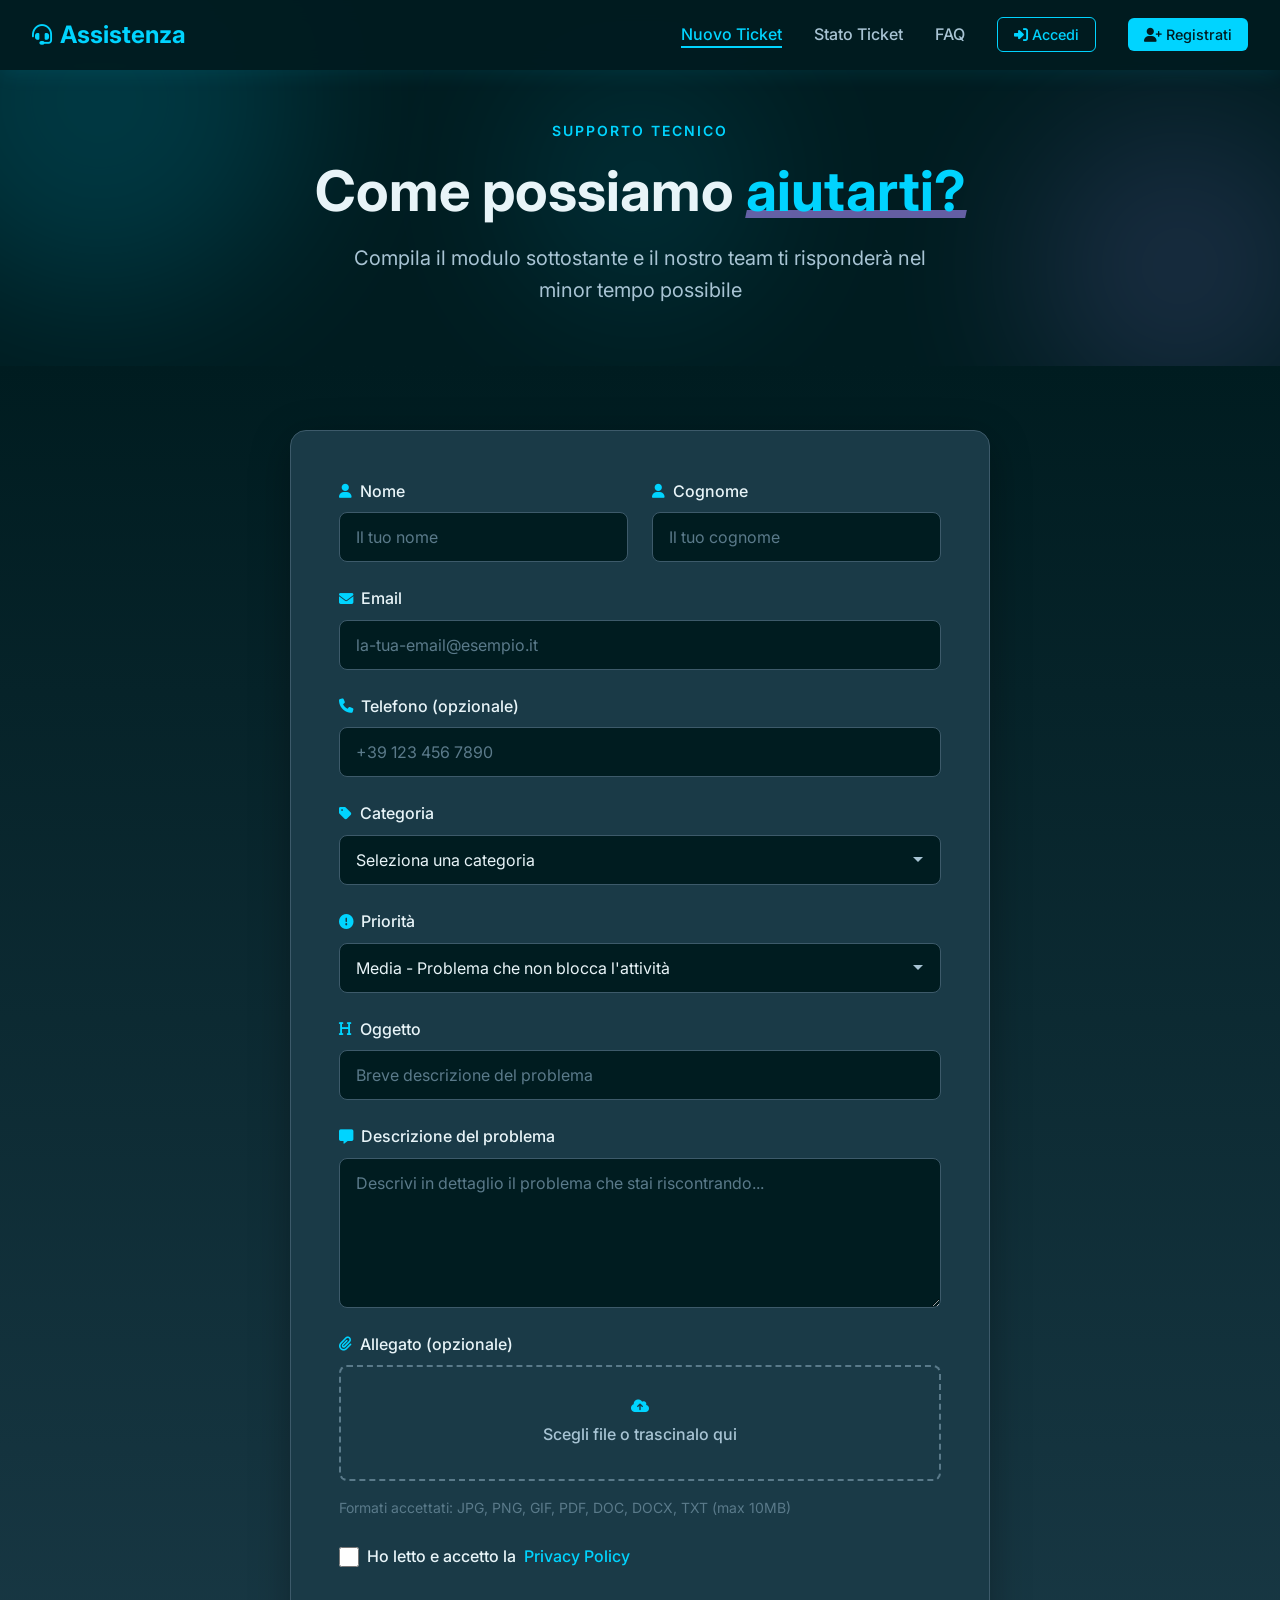
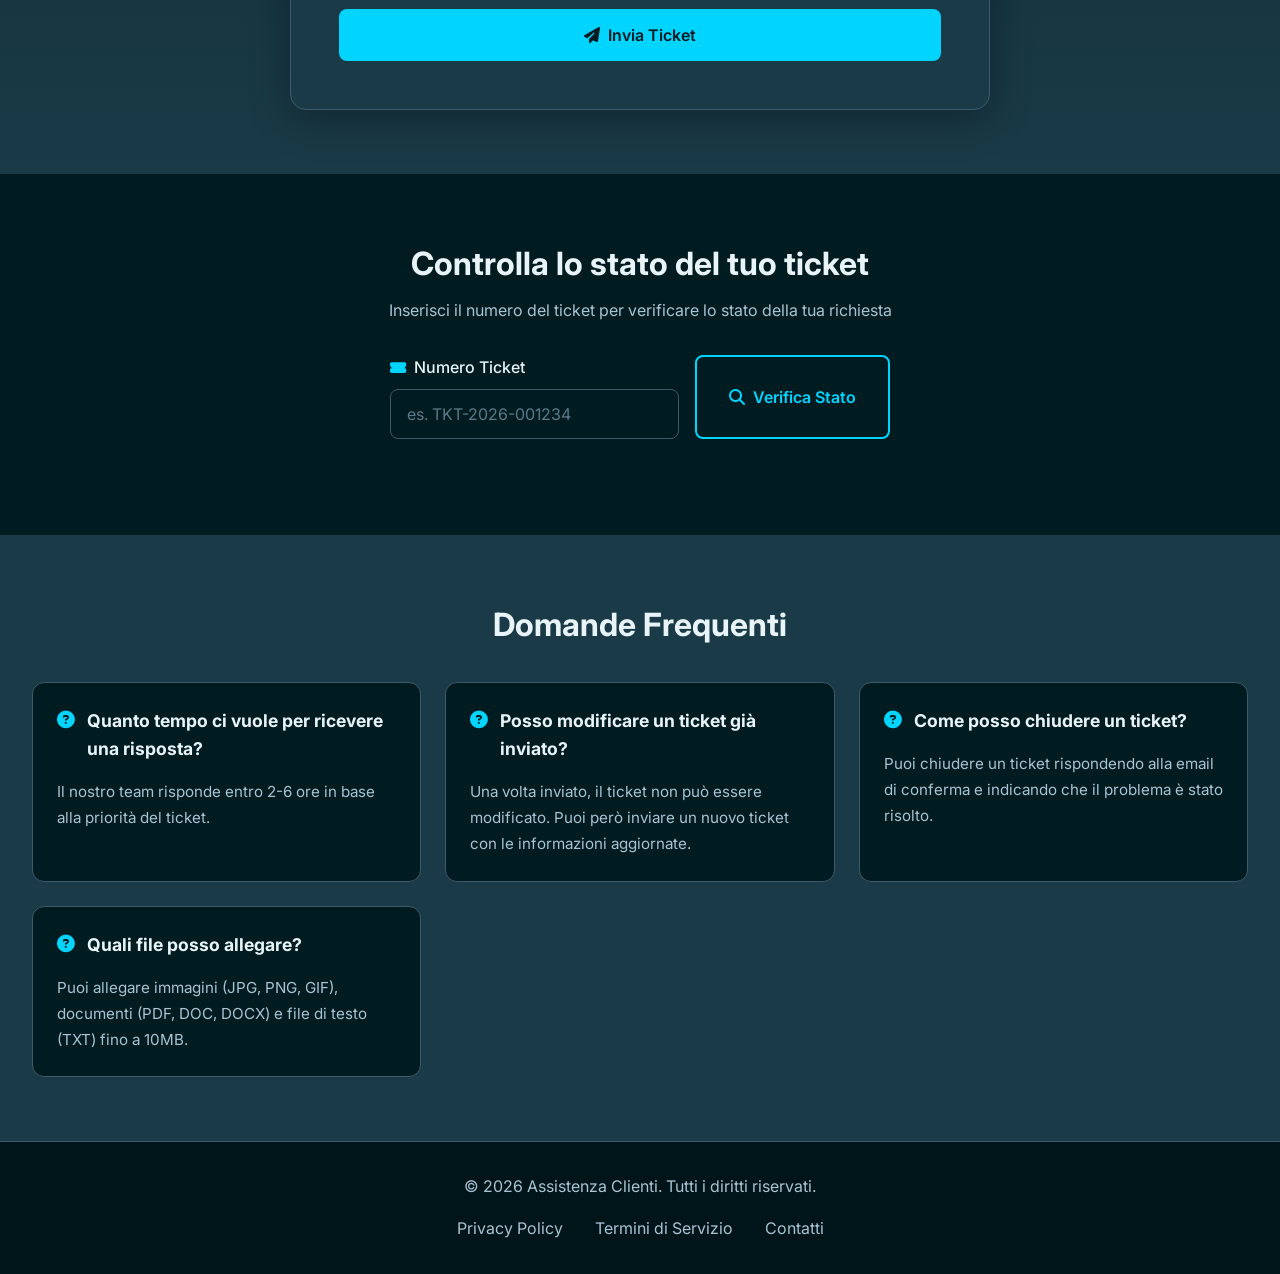
==== index.html @ 383595ad "Primo commit: Portale Assistenza Studio81 SRL - Frontend: 6 pagine HTML con tema scuro - Backend: Fa" ====
<!DOCTYPE html>
<html lang="it">
<head>
    <meta charset="UTF-8">
    <meta name="viewport" content="width=device-width, initial-scale=1.0">
    <title>Assistenza Clienti Studio81 SRL - Inserisci Ticket</title>
    <meta name="description" content="Portale per la richiesta di assistenza tecnica">
    <meta name="keywords" content="assistenza, supporto, ticket, helpdesk">
    <meta name="author" content="Studio81 SRL">
    <meta property="og:title" content="Assistenza Clienti Studio81 SRL">
    <meta property="og:description" content="Inserisci una richiesta di assistenza">
    <meta property="og:type" content="website">
    <meta name="twitter:card" content="summary_large_image">
    <link rel="stylesheet" href="css/style.css">
    <link rel="preconnect" href="https://fonts.googleapis.com">
    <link rel="preconnect" href="https://fonts.gstatic.com" crossorigin>
    <link href="https://fonts.googleapis.com/css2?family=Inter:wght@400;500;600;700&display=swap" rel="stylesheet">
    <link rel="stylesheet" href="https://cdnjs.cloudflare.com/ajax/libs/font-awesome/6.5.1/css/all.min.css">
</head>
<body>
    <a href="#main-content" class="skip-link">Salta al contenuto principale</a>
    
    <header class="header">
        <nav class="nav">
            <a href="index.html" class="logo">
                <i class="fas fa-headset"></i> Assistenza
            </a>
            <button class="hamburger" aria-label="Apri menu">
                <span></span><span></span><span></span>
            </button>
            <ul class="nav-links" id="nav-links">
                <li><a href="#ticket" class="active">Nuovo Ticket</a></li>
                <li><a href="#stato">Stato Ticket</a></li>
                <li><a href="#faq">FAQ</a></li>
                <li id="nav-login"><a href="login.html" class="btn-login">Accedi</a></li>
                <li id="nav-register"><a href="registrazione.html" class="btn-register">Registrati</a></li>
            </ul>
        </nav>
    </header>

    <main id="main-content">
        <!-- Hero Section -->
        <section class="hero hero-small">
            <div class="hero-bg-elements">
                <div class="hero-blob hero-blob-1"></div>
                <div class="hero-blob hero-blob-2"></div>
                <div class="hero-blob hero-blob-3"></div>
            </div>
            <div class="hero-content">
                <p class="hero-label">Supporto Tecnico</p>
                <h1>Come possiamo <span class="highlight">aiutarti?</span></h1>
                <p class="subtitle">Compila il modulo sottostante e il nostro team ti risponderà nel minor tempo possibile</p>
            </div>
        </section>

        <!-- Form Ticket Section -->
        <section id="ticket" class="ticket-form-section">
            <div class="form-container fade-in">
                <form id="ticket-form" class="ticket-form">
                    <div class="form-row">
                        <div class="form-group">
                            <label for="nome"><i class="fas fa-user"></i> Nome</label>
                            <input type="text" id="nome" name="nome" required placeholder="Il tuo nome">
                        </div>
                        <div class="form-group">
                            <label for="cognome"><i class="fas fa-user"></i> Cognome</label>
                            <input type="text" id="cognome" name="cognome" required placeholder="Il tuo cognome">
                        </div>
                    </div>

                    <div class="form-group">
                        <label for="email"><i class="fas fa-envelope"></i> Email</label>
                        <input type="email" id="email" name="email" required placeholder="la-tua-email@esempio.it">
                    </div>

                    <div class="form-group">
                        <label for="telefono"><i class="fas fa-phone"></i> Telefono (opzionale)</label>
                        <input type="tel" id="telefono" name="telefono" placeholder="+39 123 456 7890">
                    </div>

                    <div class="form-group">
                        <label for="categoria"><i class="fas fa-tag"></i> Categoria</label>
                        <select id="categoria" name="categoria" required>
                            <option value="">Seleziona una categoria</option>
                            <option value="tecnico">Problema Tecnico</option>
                            <option value="fatturazione">Fatturazione</option>
                            <option value="account">Problema Account</option>
                            <option value="ordine">Stato Ordine</option>
                            <option value="altro">Altro</option>
                        </select>
                    </div>

                    <div class="form-group">
                        <label for="priorita"><i class="fas fa-exclamation-circle"></i> Priorità</label>
                        <select id="priorita" name="priorita" required>
                            <option value="bassa">Bassa - Richiesta informativa</option>
                            <option value="media" selected>Media - Problema che non blocca l'attività</option>
                            <option value="alta">Alta - Problema urgente che blocca l'attività</option>
                        </select>
                    </div>

                    <div class="form-group">
                        <label for="oggetto"><i class="fas fa-heading"></i> Oggetto</label>
                        <input type="text" id="oggetto" name="oggetto" required placeholder="Breve descrizione del problema">
                    </div>

                    <div class="form-group">
                        <label for="messaggio"><i class="fas fa-comment-alt"></i> Descrizione del problema</label>
                        <textarea id="messaggio" name="messaggio" rows="6" required placeholder="Descrivi in dettaglio il problema che stai riscontrando..."></textarea>
                    </div>

                    <div class="form-group">
                        <label for="allegato"><i class="fas fa-paperclip"></i> Allegato (opzionale)</label>
                        <div class="file-upload">
                            <input type="file" id="allegato" name="allegato" accept=".jpg,.jpeg,.png,.gif,.pdf,.doc,.docx,.txt">
                            <label for="allegato" class="file-upload-label">
                                <i class="fas fa-cloud-upload-alt"></i>
                                <span>Scegli file o trascinalo qui</span>
                            </label>
                        </div>
                        <p class="file-info">Formati accettati: JPG, PNG, GIF, PDF, DOC, DOCX, TXT (max 10MB)</p>
                    </div>

                    <div class="form-group checkbox-group">
                        <input type="checkbox" id="privacy" name="privacy" required>
                        <label for="privacy">Ho letto e accetto la <a href="#">Privacy Policy</a></label>
                    </div>

                    <button type="submit" class="btn btn-submit">
                        <i class="fas fa-paper-plane"></i> Invia Ticket
                    </button>
                </form>

                <!-- Messaggio di conferma (nascosto di default) -->
                <div id="success-message" class="success-message" style="display: none;">
                    <div class="success-icon">
                        <i class="fas fa-check-circle"></i>
                    </div>
                    <h2>Ticket Inviato!</h2>
                    <p>Grazie per averci contattato. Il tuo ticket è stato registrato con successo.</p>
                    <div class="ticket-id">
                        <span>Numero Ticket:</span>
                        <strong id="ticket-number"></strong>
                    </div>
                    <p class="success-note">Riceverai una conferma via email. Il nostro team ti risponderà entro 2-6 ore.</p>
                    <button type="button" class="btn" onclick="resetForm()">Invia un altro ticket</button>
                </div>
            </div>
        </section>

        <!-- Stato Ticket Section -->
        <section id="stato" class="check-ticket-section">
            <h2>Controlla lo stato del tuo ticket</h2>
            <p class="section-subtitle">Inserisci il numero del ticket per verificare lo stato della tua richiesta</p>
            <div class="check-ticket-form fade-in">
                <form id="check-ticket-form">
                    <div class="form-group">
                        <label for="ticket-number-check"><i class="fas fa-ticket-alt"></i> Numero Ticket</label>
                        <input type="text" id="ticket-number-check" name="ticket-number-check" placeholder="es. TKT-2026-001234">
                    </div>
                    <button type="submit" class="btn btn-secondary">
                        <i class="fas fa-search"></i> Verifica Stato
                    </button>
                </form>
            </div>
            <div id="ticket-status-result" class="ticket-status-result" style="display: none;">
                <div class="status-card">
                    <div class="status-header">
                        <h3>Ticket <span id="status-ticket-id"></span></h3>
                        <span id="status-badge" class="status-badge"></span>
                    </div>
                    <div class="status-details">
                        <p><strong>Oggetto:</strong> <span id="status-subject"></span></p>
                        <p><strong>Data:</strong> <span id="status-date"></span></p>
                        <p><strong>Ultimo aggiornamento:</strong> <span id="status-update"></span></p>
                    </div>
                </div>
            </div>
        </section>

        <!-- FAQ Section -->
        <section id="faq" class="faq-section">
            <h2>Domande Frequenti</h2>
            <div class="faq-grid">
                <article class="faq-item fade-in">
                    <h3><i class="fas fa-question-circle"></i> Quanto tempo ci vuole per ricevere una risposta?</h3>
                    <p>Il nostro team risponde entro 2-6 ore in base alla priorità del ticket.</p>
                </article>
                <article class="faq-item fade-in">
                    <h3><i class="fas fa-question-circle"></i> Posso modificare un ticket già inviato?</h3>
                    <p>Una volta inviato, il ticket non può essere modificato. Puoi però inviare un nuovo ticket con le informazioni aggiornate.</p>
                </article>
                <article class="faq-item fade-in">
                    <h3><i class="fas fa-question-circle"></i> Come posso chiudere un ticket?</h3>
                    <p>Puoi chiudere un ticket rispondendo alla email di conferma e indicando che il problema è stato risolto.</p>
                </article>
                <article class="faq-item fade-in">
                    <h3><i class="fas fa-question-circle"></i> Quali file posso allegare?</h3>
                    <p>Puoi allegare immagini (JPG, PNG, GIF), documenti (PDF, DOC, DOCX) e file di testo (TXT) fino a 10MB.</p>
                </article>
            </div>
        </section>
    </main>

    <footer class="footer">
        <p>© 2026 Assistenza Clienti. Tutti i diritti riservati.</p>
        <div class="footer-links">
            <a href="#">Privacy Policy</a>
            <a href="#">Termini di Servizio</a>
            <a href="#">Contatti</a>
        </div>
    </footer>

    <script src="js/storage.js?v=20260306"></script>
    <script src="js/config.js?v=20260306"></script>
    <script src="js/api-client.js?v=20260306"></script>
    <script src="js/main.js?v=20260306"></script>
</body>
</html>
---- css/style.css ----
/* ========================================
   CSS Variables - Colori del Template
   ======================================== */
:root {
    --primary-dark: #001c20;
    --bg-light: #e8f4f8;
    --bg-white: #1a3a47;
    --accent: #00d4ff;
    --gray-medium: #5a7a8a;
    --gray-light: #3d5a6a;
    --text-dark: #e8f4f8;
    --text-light: #a8c4d4;
    --accent-secondary: #a78bfa;
    --max-width: 1280px;

    /* Colori aggiuntivi per il portale assistenza */
    --success: #10b981;
    --warning: #f59e0b;
    --danger: #ef4444;
    --info: #3b82f6;
}

/* ========================================
   Reset e Base
   ======================================== */
*, *::before, *::after {
    box-sizing: border-box;
    margin: 0;
    padding: 0;
}

html {
    scroll-behavior: smooth;
}

body {
    font-family: 'Inter', -apple-system, BlinkMacSystemFont, 'Segoe UI', sans-serif;
    background-color: var(--primary-dark);
    color: var(--text-dark);
    line-height: 1.6;
    min-height: 100vh;
}

/* ========================================
   Skip Link (Accessibilità)
   ======================================== */
.skip-link {
    position: absolute;
    top: -100px;
    left: 50%;
    transform: translateX(-50%);
    background: var(--accent);
    color: var(--primary-dark);
    padding: 12px 24px;
    border-radius: 0 0 8px 8px;
    text-decoration: none;
    font-weight: 600;
    z-index: 10000;
    transition: top 0.3s ease;
}

.skip-link:focus {
    top: 0;
    outline: 2px solid var(--accent-secondary);
    outline-offset: 2px;
}

/* ========================================
   Header e Navigazione
   ======================================== */
.header {
    position: fixed;
    top: 0;
    left: 0;
    right: 0;
    background: rgba(0, 28, 32, 0.95);
    backdrop-filter: blur(10px);
    z-index: 1000;
    box-shadow: 0 2px 20px rgba(0, 212, 255, 0.1);
    transition: box-shadow 0.3s ease;
}

.header.scrolled {
    box-shadow: 0 4px 30px rgba(0, 212, 255, 0.2);
}

.nav {
    max-width: var(--max-width);
    margin: 0 auto;
    padding: 1rem 2rem;
    display: flex;
    justify-content: space-between;
    align-items: center;
}

.logo {
    font-size: 1.5rem;
    font-weight: 700;
    color: var(--accent);
    text-decoration: none;
    display: flex;
    align-items: center;
    gap: 0.5rem;
    transition: color 0.3s ease;
}

.logo:hover {
    color: var(--accent-secondary);
}

.logo i {
    font-size: 1.25rem;
}

/* Hamburger Menu */
.hamburger {
    display: none;
    flex-direction: column;
    gap: 5px;
    background: none;
    border: none;
    cursor: pointer;
    padding: 5px;
    z-index: 1001;
}

.hamburger span {
    width: 25px;
    height: 2px;
    background: var(--text-dark);
    transition: all 0.3s ease;
    border-radius: 2px;
}

.hamburger.active span:nth-child(1) {
    transform: rotate(45deg) translate(5px, 5px);
}

.hamburger.active span:nth-child(2) {
    opacity: 0;
}

.hamburger.active span:nth-child(3) {
    transform: rotate(-45deg) translate(5px, -5px);
}

.nav-links {
    display: flex;
    list-style: none;
    gap: 2rem;
}

.nav-links a {
    color: var(--text-light);
    text-decoration: none;
    font-weight: 500;
    transition: color 0.3s ease;
    position: relative;
}

.nav-links a::after {
    content: '';
    position: absolute;
    bottom: -4px;
    left: 0;
    width: 0;
    height: 2px;
    background: var(--accent);
    transition: width 0.3s ease;
}

.nav-links a:hover,
.nav-links a.active {
    color: var(--accent);
}

.nav-links a:hover::after,
.nav-links a.active::after {
    width: 100%;
}

/* ========================================
   Hero Section
   ======================================== */
.hero {
    position: relative;
    min-height: 60vh;
    display: flex;
    align-items: center;
    justify-content: center;
    text-align: center;
    padding: 120px 2rem 60px;
    overflow: hidden;
}

.hero-small {
    min-height: 40vh;
}

.hero-bg-elements {
    position: absolute;
    inset: 0;
    overflow: hidden;
    z-index: -1;
}

.hero-blob {
    position: absolute;
    border-radius: 50%;
    filter: blur(80px);
    animation: float 20s ease-in-out infinite;
}

.hero-blob-1 {
    width: 400px;
    height: 400px;
    background: var(--accent);
    opacity: 0.15;
    top: -100px;
    left: -100px;
    animation-delay: 0s;
}

.hero-blob-2 {
    width: 300px;
    height: 300px;
    background: var(--accent-secondary);
    opacity: 0.15;
    bottom: -50px;
    right: -50px;
    animation-delay: -7s;
}

.hero-blob-3 {
    width: 250px;
    height: 250px;
    background: var(--accent);
    opacity: 0.1;
    top: 50%;
    left: 50%;
    transform: translate(-50%, -50%);
    animation: pulse 15s ease-in-out infinite;
}

@keyframes float {
    0%, 100% { transform: translate(0, 0); }
    25% { transform: translate(30px, -30px); }
    50% { transform: translate(-20px, 20px); }
    75% { transform: translate(20px, 30px); }
}

@keyframes pulse {
    0%, 100% { transform: translate(-50%, -50%) scale(1); opacity: 0.1; }
    50% { transform: translate(-50%, -50%) scale(1.5); opacity: 0.05; }
}

.hero-content {
    max-width: 800px;
    z-index: 1;
}

.hero-label {
    color: var(--accent);
    font-size: 0.875rem;
    font-weight: 600;
    text-transform: uppercase;
    letter-spacing: 2px;
    margin-bottom: 1rem;
}

.hero h1 {
    font-size: 3.5rem;
    font-weight: 700;
    line-height: 1.2;
    margin-bottom: 1rem;
}

.hero .highlight {
    position: relative;
    display: inline-block;
    color: var(--accent);
}

.hero .highlight::after {
    content: '';
    position: absolute;
    bottom: 8px;
    left: 0;
    width: 100%;
    height: 8px;
    background: var(--accent-secondary);
    transform: skewX(-12deg);
    z-index: -1;
    opacity: 0.6;
}

.hero .subtitle {
    font-size: 1.25rem;
    color: var(--text-light);
    max-width: 600px;
    margin: 0 auto;
}

/* ========================================
   Form Section
   ======================================== */
.ticket-form-section {
    padding: 4rem 2rem;
    background: linear-gradient(180deg, var(--primary-dark) 0%, var(--bg-white) 100%);
}

.form-container {
    max-width: 700px;
    margin: 0 auto;
    background: var(--bg-white);
    border-radius: 16px;
    padding: 3rem;
    box-shadow: 0 10px 40px rgba(0, 0, 0, 0.3);
    border: 1px solid var(--gray-light);
}

.ticket-form {
    display: flex;
    flex-direction: column;
    gap: 1.5rem;
}

.form-row {
    display: grid;
    grid-template-columns: 1fr 1fr;
    gap: 1.5rem;
}

.form-group {
    display: flex;
    flex-direction: column;
    gap: 0.5rem;
}

.form-group label {
    font-weight: 500;
    color: var(--text-dark);
    display: flex;
    align-items: center;
    gap: 0.5rem;
}

.form-group label i {
    color: var(--accent);
    font-size: 0.9rem;
}

.form-group input,
.form-group select,
.form-group textarea {
    background: var(--primary-dark);
    border: 1px solid var(--gray-light);
    border-radius: 8px;
    padding: 0.875rem 1rem;
    color: var(--text-dark);
    font-family: inherit;
    font-size: 1rem;
    transition: border-color 0.3s ease, box-shadow 0.3s ease;
}

.form-group input::placeholder,
.form-group textarea::placeholder {
    color: var(--gray-medium);
}

.form-group input:focus,
.form-group select:focus,
.form-group textarea:focus {
    outline: none;
    border-color: var(--accent);
    box-shadow: 0 0 0 3px rgba(0, 212, 255, 0.1);
}

.form-group select {
    cursor: pointer;
    appearance: none;
    background-image: url("data:image/svg+xml,%3Csvg xmlns='http://www.w3.org/2000/svg' width='12' height='12' viewBox='0 0 12 12'%3E%3Cpath fill='%23a8c4d4' d='M6 8L1 3h10z'/%3E%3C/svg%3E");
    background-repeat: no-repeat;
    background-position: right 1rem center;
    padding-right: 2.5rem;
}

.form-group select option {
    background: var(--primary-dark);
    color: var(--text-dark);
}

/* File Upload */
.file-upload {
    position: relative;
}

.file-upload input[type="file"] {
    position: absolute;
    width: 100%;
    height: 100%;
    opacity: 0;
    cursor: pointer;
}

.file-upload-label {
    display: flex;
    flex-direction: column;
    align-items: center;
    gap: 0.5rem;
    padding: 2rem;
    border: 2px dashed var(--gray-medium);
    border-radius: 8px;
    cursor: pointer;
    transition: all 0.3s ease;
}

.file-upload-label:hover {
    border-color: var(--accent);
    background: rgba(0, 212, 255, 0.05);
}

.file-upload-label i {
    font-size: 2rem;
    color: var(--accent);
}

.file-upload-label span {
    color: var(--text-light);
}

.file-info {
    font-size: 0.875rem;
    color: var(--gray-medium);
    margin-top: 0.5rem;
}

/* Checkbox */
.checkbox-group {
    flex-direction: row;
    align-items: center;
}

.checkbox-group input[type="checkbox"] {
    width: 20px;
    height: 20px;
    accent-color: var(--accent);
    cursor: pointer;
}

.checkbox-group label {
    cursor: pointer;
}

.checkbox-group label a {
    color: var(--accent);
    text-decoration: none;
}

.checkbox-group label a:hover {
    text-decoration: underline;
}

/* ========================================
   Buttons
   ======================================== */
.btn {
    display: inline-flex;
    align-items: center;
    justify-content: center;
    gap: 0.5rem;
    padding: 1rem 2rem;
    border: none;
    border-radius: 8px;
    font-family: inherit;
    font-size: 1rem;
    font-weight: 600;
    cursor: pointer;
    text-decoration: none;
    transition: all 0.3s ease;
}

.btn-submit {
    background: var(--accent);
    color: var(--primary-dark);
    width: 100%;
    margin-top: 1rem;
}

.btn-submit:hover {
    background: #00b8e6;
    transform: translateY(-2px);
    box-shadow: 0 5px 20px rgba(0, 212, 255, 0.3);
}

.btn-secondary {
    background: transparent;
    color: var(--accent);
    border: 2px solid var(--accent);
}

.btn-secondary:hover {
    background: var(--accent);
    color: var(--primary-dark);
}

/* Focus styles per accessibilità */
.btn:focus-visible,
.form-group input:focus-visible,
.form-group select:focus-visible,
.form-group textarea:focus-visible {
    outline: 2px solid var(--accent-secondary);
    outline-offset: 2px;
}

/* ========================================
   Success Message
   ======================================== */
.success-message {
    text-align: center;
    padding: 2rem;
}

.success-icon {
    font-size: 4rem;
    color: var(--success);
    margin-bottom: 1rem;
    animation: scaleIn 0.5s ease;
}

@keyframes scaleIn {
    from { transform: scale(0); opacity: 0; }
    to { transform: scale(1); opacity: 1; }
}

.success-message h2 {
    color: var(--success);
    margin-bottom: 1rem;
}

.ticket-id {
    background: var(--primary-dark);
    padding: 1rem;
    border-radius: 8px;
    margin: 1.5rem 0;
}

.ticket-id span {
    color: var(--text-light);
}

.ticket-id strong {
    color: var(--accent);
    font-size: 1.25rem;
    margin-left: 0.5rem;
}

.success-note {
    color: var(--text-light);
    font-size: 0.875rem;
}

/* ========================================
   Check Ticket Section
   ======================================== */
.check-ticket-section {
    padding: 4rem 2rem;
    text-align: center;
}

.check-ticket-section h2 {
    font-size: 2rem;
    margin-bottom: 0.5rem;
}

.section-subtitle {
    color: var(--text-light);
    margin-bottom: 2rem;
}

.check-ticket-form {
    max-width: 500px;
    margin: 0 auto 2rem;
}

.check-ticket-form form {
    display: flex;
    gap: 1rem;
}

.check-ticket-form .form-group {
    flex: 1;
}

.ticket-status-result {
    max-width: 600px;
    margin: 0 auto;
}

.status-card {
    background: var(--bg-white);
    border-radius: 12px;
    padding: 1.5rem;
    text-align: left;
    border: 1px solid var(--gray-light);
}

.status-header {
    display: flex;
    justify-content: space-between;
    align-items: center;
    margin-bottom: 1rem;
    padding-bottom: 1rem;
    border-bottom: 1px solid var(--gray-light);
}

.status-header h3 {
    color: var(--accent);
}

.status-badge {
    padding: 0.25rem 0.75rem;
    border-radius: 20px;
    font-size: 0.875rem;
    font-weight: 600;
}

.status-badge.apertura {
    background: rgba(59, 130, 246, 0.2);
    color: var(--info);
}

.status-badge.in-lavorazione {
    background: rgba(245, 158, 11, 0.2);
    color: var(--warning);
}

.status-badge.risolto {
    background: rgba(16, 185, 129, 0.2);
    color: var(--success);
}

.status-details p {
    margin-bottom: 0.5rem;
    color: var(--text-light);
}

.status-details strong {
    color: var(--text-dark);
}

/* ========================================
   FAQ Section
   ======================================== */
.faq-section {
    padding: 4rem 2rem;
    background: var(--bg-white);
}

.faq-section h2 {
    text-align: center;
    font-size: 2rem;
    margin-bottom: 2rem;
}

.faq-grid {
    display: grid;
    grid-template-columns: repeat(auto-fit, minmax(300px, 1fr));
    gap: 1.5rem;
    max-width: var(--max-width);
    margin: 0 auto;
}

.faq-item {
    background: var(--primary-dark);
    padding: 1.5rem;
    border-radius: 12px;
    border: 1px solid var(--gray-light);
    transition: transform 0.3s ease, box-shadow 0.3s ease;
}

.faq-item:hover {
    transform: translateY(-4px);
    box-shadow: 0 10px 30px rgba(0, 0, 0, 0.3);
}

.faq-item h3 {
    font-size: 1.1rem;
    margin-bottom: 1rem;
    display: flex;
    align-items: flex-start;
    gap: 0.75rem;
    color: var(--text-dark);
}

.faq-item h3 i {
    color: var(--accent);
    flex-shrink: 0;
    margin-top: 0.25rem;
}

.faq-item p {
    color: var(--text-light);
    font-size: 0.95rem;
    line-height: 1.7;
}

/* ========================================
   Footer
   ======================================== */
.footer {
    background: rgba(0, 20, 25, 0.9);
    padding: 2rem;
    text-align: center;
    border-top: 1px solid var(--gray-light);
}

.footer p {
    color: var(--text-light);
    margin-bottom: 1rem;
}

.footer-links {
    display: flex;
    justify-content: center;
    gap: 2rem;
    flex-wrap: wrap;
}

.footer-links a {
    color: var(--text-light);
    text-decoration: none;
    transition: color 0.3s ease;
}

.footer-links a:hover {
    color: var(--accent);
}

/* ========================================
   Animazioni
   ======================================== */
.fade-in {
    opacity: 0;
    transform: translateY(20px);
    animation: fadeIn 0.6s ease forwards;
}

@keyframes fadeIn {
    to {
        opacity: 1;
        transform: translateY(0);
    }
}

.fade-in:nth-child(1) { animation-delay: 0.1s; }
.fade-in:nth-child(2) { animation-delay: 0.2s; }
.fade-in:nth-child(3) { animation-delay: 0.3s; }
.fade-in:nth-child(4) { animation-delay: 0.4s; }
.fade-in:nth-child(5) { animation-delay: 0.5s; }
.fade-in:nth-child(6) { animation-delay: 0.6s; }

/* ========================================
   Responsive
   ======================================== */
@media (max-width: 768px) {
    .hamburger {
        display: flex;
    }

    .nav-links {
        position: fixed;
        top: 0;
        right: -100%;
        width: 70%;
        max-width: 300px;
        height: 100vh;
        background: var(--bg-white);
        flex-direction: column;
        justify-content: center;
        align-items: center;
        gap: 2rem;
        transition: right 0.3s ease;
        box-shadow: -5px 0 30px rgba(0, 0, 0, 0.5);
    }

    .nav-links.active {
        right: 0;
    }

    .nav-links a {
        font-size: 1.25rem;
    }

    .hero h1 {
        font-size: 2.5rem;
    }

    .hero .subtitle {
        font-size: 1rem;
    }

    .form-row {
        grid-template-columns: 1fr;
    }

    .form-container {
        padding: 1.5rem;
    }

    .check-ticket-form form {
        flex-direction: column;
    }

    .faq-grid {
        grid-template-columns: 1fr;
    }
}

/* Auth Buttons in Nav */
.btn-login,
.btn-register {
    padding: 0.5rem 1rem;
    border-radius: 6px;
    font-weight: 500;
    font-size: 0.9rem;
    transition: all 0.3s ease;
}

.btn-login {
    color: var(--accent) !important;
    border: 1px solid var(--accent);
}

.btn-login:hover {
    background: var(--accent);
    color: var(--primary-dark) !important;
}

.btn-register {
    background: var(--accent);
    color: var(--primary-dark) !important;
}

.btn-register:hover {
    background: var(--accent-secondary);
    border-color: var(--accent-secondary);
}

.nav-dashboard,
.nav-user {
    display: flex;
    align-items: center;
    gap: 0.5rem;
}

.nav-dashboard i,
.nav-user i {
    font-size: 0.85rem;
}

@media (max-width: 480px) {
    .hero h1 {
        font-size: 2rem;
    }

    .nav {
        padding: 1rem;
    }

    .logo {
        font-size: 1.25rem;
    }
}
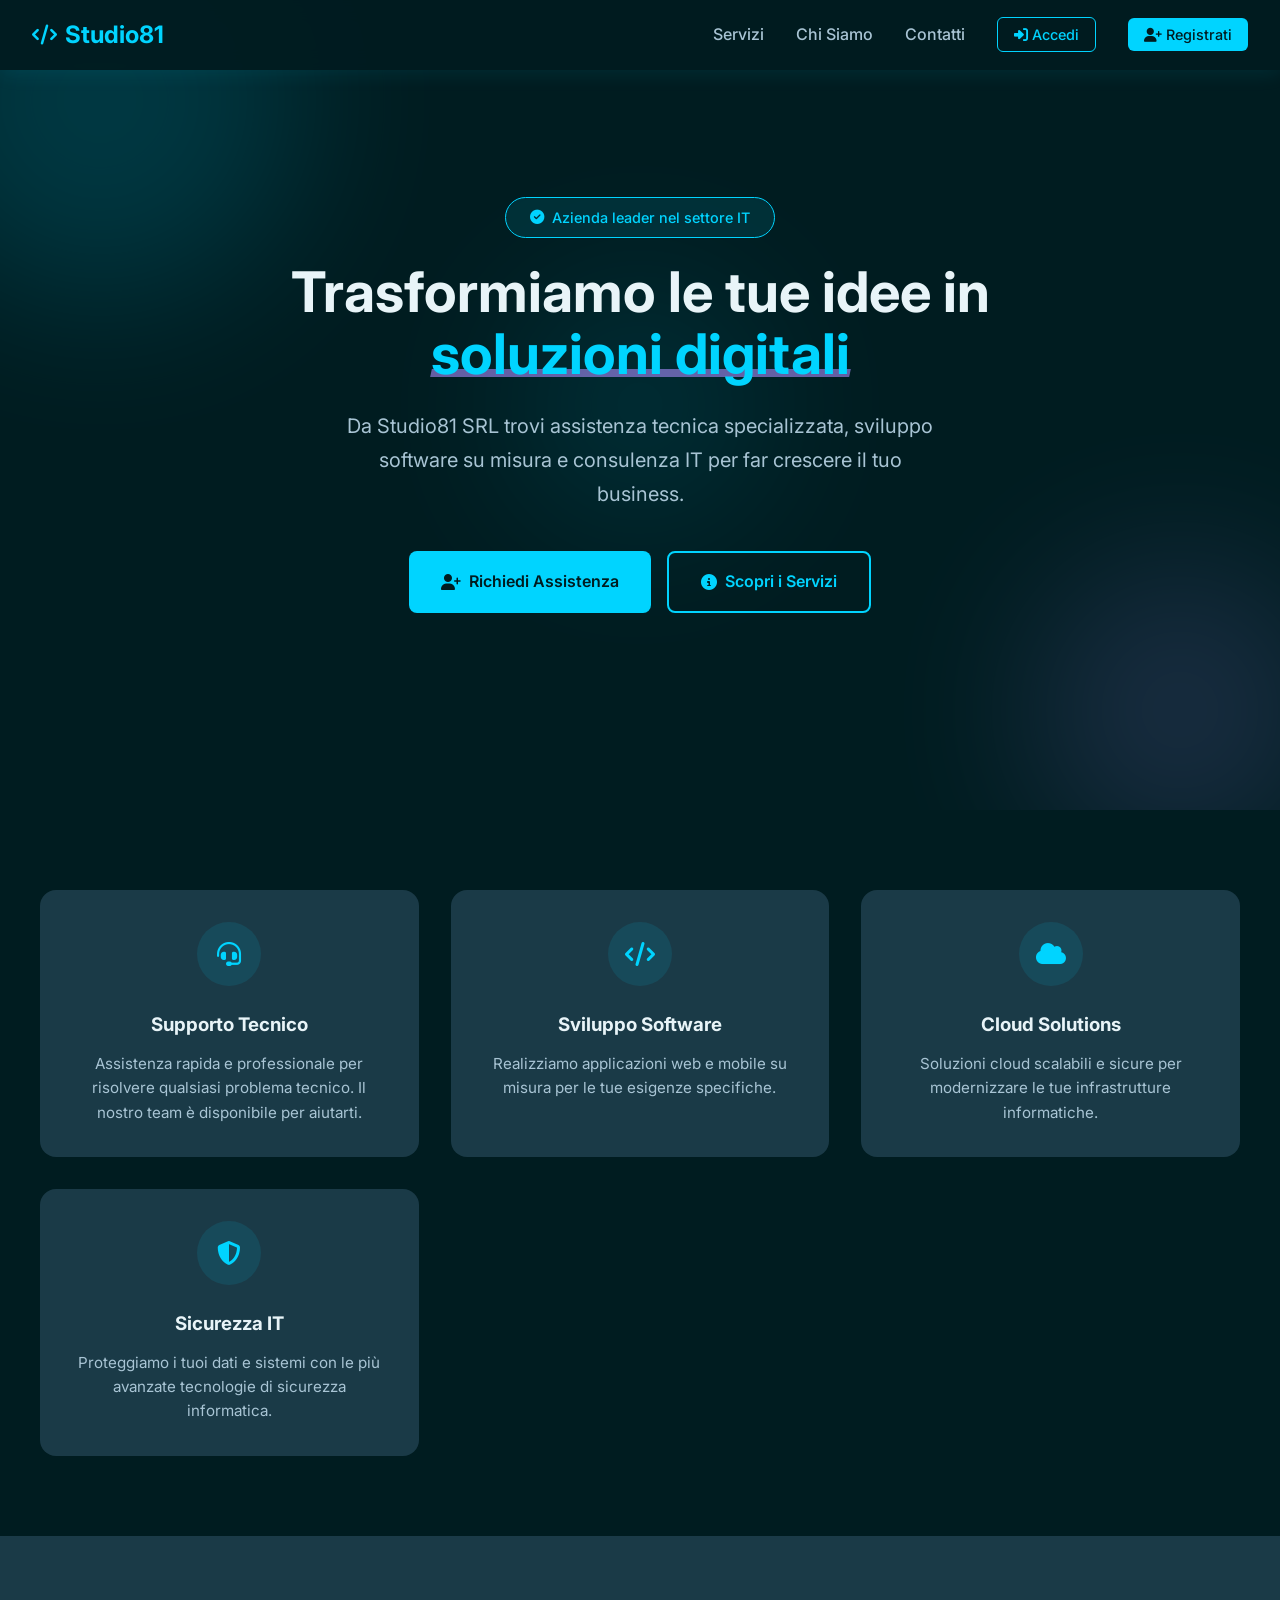
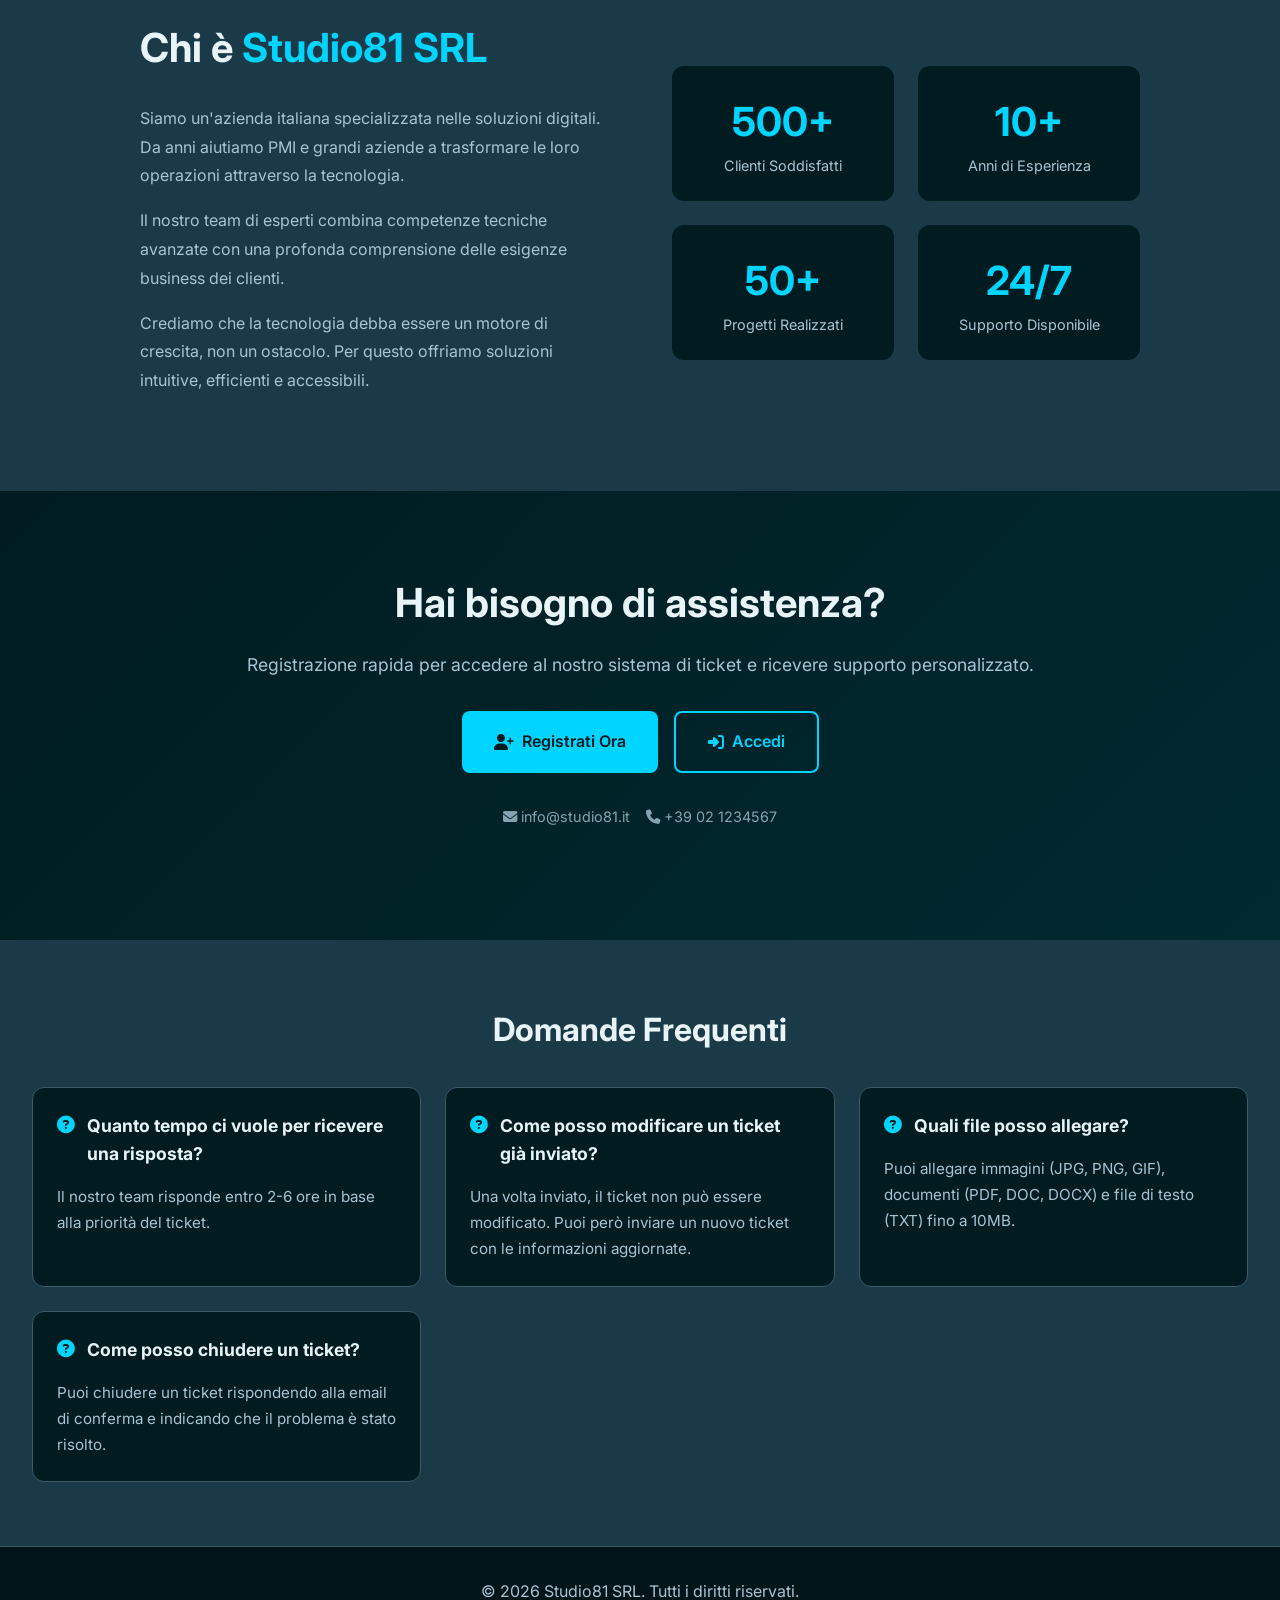
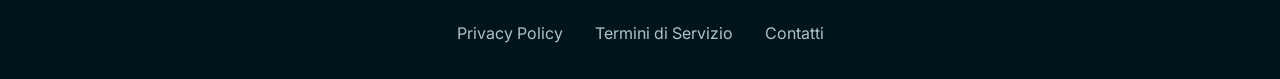
==== commit 35bcff60: "Add: Landing page con presentazione aziendale Studio81 SRL" ====
--- a/index.html
+++ b/index.html
@@ -3,12 +3,11 @@
 <head>
     <meta charset="UTF-8">
     <meta name="viewport" content="width=device-width, initial-scale=1.0">
-    <title>Assistenza Clienti Studio81 SRL - Inserisci Ticket</title>
-    <meta name="description" content="Portale per la richiesta di assistenza tecnica">
-    <meta name="keywords" content="assistenza, supporto, ticket, helpdesk">
-    <meta name="author" content="Studio81 SRL">
-    <meta property="og:title" content="Assistenza Clienti Studio81 SRL">
-    <meta property="og:description" content="Inserisci una richiesta di assistenza">
+    <title>Studio81 SRL - Soluzioni Digitali Innovative</title>
+    <meta name="description" content="Studio81 SRL - Azienda leader nelle soluzioni digitali. Servizi di sviluppo software, assistenza tecnica e consulenza IT.">
+    <meta name="keywords" content="studio81, software, assistenza, IT, sviluppo, consulenza">
+    <meta property="og:title" content="Studio81 SRL - Soluzioni Digitali Innovative">
+    <meta property="og:description" content="Azienda leader nelle soluzioni digitali">
     <meta property="og:type" content="website">
     <meta name="twitter:card" content="summary_large_image">
     <link rel="stylesheet" href="css/style.css">
@@ -16,22 +15,212 @@
     <link rel="preconnect" href="https://fonts.gstatic.com" crossorigin>
     <link href="https://fonts.googleapis.com/css2?family=Inter:wght@400;500;600;700&display=swap" rel="stylesheet">
     <link rel="stylesheet" href="https://cdnjs.cloudflare.com/ajax/libs/font-awesome/6.5.1/css/all.min.css">
+    <style>
+        .landing-hero {
+            min-height: 90vh;
+            display: flex;
+            flex-direction: column;
+            justify-content: center;
+            align-items: center;
+            text-align: center;
+            padding: 2rem;
+            position: relative;
+            overflow: hidden;
+        }
+        .landing-hero .hero-bg-elements {
+            position: absolute;
+            inset: 0;
+            z-index: 0;
+        }
+        .landing-hero .hero-content {
+            position: relative;
+            z-index: 1;
+            max-width: 800px;
+        }
+        .landing-hero .company-badge {
+            display: inline-flex;
+            align-items: center;
+            gap: 0.5rem;
+            background: rgba(0, 212, 255, 0.1);
+            border: 1px solid var(--accent);
+            padding: 0.5rem 1.5rem;
+            border-radius: 50px;
+            color: var(--accent);
+            font-size: 0.9rem;
+            font-weight: 500;
+            margin-bottom: 1.5rem;
+        }
+        .landing-hero h1 {
+            font-size: 3.5rem;
+            line-height: 1.1;
+            margin-bottom: 1.5rem;
+        }
+        .landing-hero h1 .highlight {
+            color: var(--accent);
+        }
+        .landing-hero .subtitle {
+            font-size: 1.25rem;
+            color: var(--text-light);
+            margin-bottom: 2.5rem;
+            line-height: 1.7;
+        }
+        .landing-cta {
+            display: flex;
+            gap: 1rem;
+            justify-content: center;
+            flex-wrap: wrap;
+        }
+        .landing-cta .btn {
+            padding: 1rem 2rem;
+            font-size: 1rem;
+            border-radius: 8px;
+        }
+        .landing-cta .btn-primary {
+            background: var(--accent);
+            color: var(--primary-dark);
+        }
+        .landing-cta .btn-primary:hover {
+            background: #00b8e0;
+        }
+        .landing-cta .btn-outline {
+            background: transparent;
+            border: 2px solid var(--accent);
+            color: var(--accent);
+        }
+        .landing-cta .btn-outline:hover {
+            background: rgba(0, 212, 255, 0.1);
+        }
+        /* Features Section */
+        .features-section {
+            padding: 5rem 2rem;
+            background: var(--primary-dark);
+        }
+        .features-grid {
+            display: grid;
+            grid-template-columns: repeat(auto-fit, minmax(280px, 1fr));
+            gap: 2rem;
+            max-width: 1200px;
+            margin: 0 auto;
+        }
+        .feature-card {
+            background: var(--bg-white);
+            padding: 2rem;
+            border-radius: 16px;
+            text-align: center;
+            transition: transform 0.3s ease;
+        }
+        .feature-card:hover {
+            transform: translateY(-5px);
+        }
+        .feature-card .feature-icon {
+            width: 64px;
+            height: 64px;
+            background: rgba(0, 212, 255, 0.1);
+            border-radius: 50%;
+            display: flex;
+            align-items: center;
+            justify-content: center;
+            margin: 0 auto 1.5rem;
+            color: var(--accent);
+            font-size: 1.5rem;
+        }
+        .feature-card h3 {
+            color: var(--text-dark);
+            margin-bottom: 0.75rem;
+        }
+        .feature-card p {
+            color: var(--text-light);
+            font-size: 0.95rem;
+            line-height: 1.6;
+        }
+        /* About Section */
+        .about-section {
+            padding: 5rem 2rem;
+            background: var(--bg-white);
+        }
+        .about-container {
+            max-width: 1000px;
+            margin: 0 auto;
+            display: grid;
+            grid-template-columns: 1fr 1fr;
+            gap: 4rem;
+            align-items: center;
+        }
+        .about-content h2 {
+            font-size: 2.5rem;
+            margin-bottom: 1.5rem;
+            color: var(--text-dark);
+        }
+        .about-content h2 span {
+            color: var(--accent);
+        }
+        .about-content p {
+            color: var(--text-light);
+            line-height: 1.8;
+            margin-bottom: 1rem;
+        }
+        .about-stats {
+            display: grid;
+            grid-template-columns: repeat(2, 1fr);
+            gap: 1.5rem;
+        }
+        .stat-item {
+            background: var(--primary-dark);
+            padding: 1.5rem;
+            border-radius: 12px;
+            text-align: center;
+        }
+        .stat-item .stat-number {
+            font-size: 2.5rem;
+            font-weight: 700;
+            color: var(--accent);
+        }
+        .stat-item .stat-label {
+            color: var(--text-light);
+            font-size: 0.9rem;
+        }
+        /* Contact CTA */
+        .contact-cta {
+            padding: 5rem 2rem;
+            background: linear-gradient(135deg, var(--primary-dark) 0%, #002a30 100%);
+            text-align: center;
+        }
+        .contact-cta h2 {
+            font-size: 2.5rem;
+            margin-bottom: 1rem;
+            color: var(--text-dark);
+        }
+        .contact-cta p {
+            color: var(--text-light);
+            margin-bottom: 2rem;
+            font-size: 1.1rem;
+        }
+        @media (max-width: 768px) {
+            .landing-hero h1 {
+                font-size: 2.5rem;
+            }
+            .about-container {
+                grid-template-columns: 1fr;
+                gap: 2rem;
+            }
+        }
+    </style>
 </head>
 <body>
     <a href="#main-content" class="skip-link">Salta al contenuto principale</a>
-    
+
     <header class="header">
         <nav class="nav">
             <a href="index.html" class="logo">
-                <i class="fas fa-headset"></i> Assistenza
+                <i class="fas fa-code"></i> Studio81
             </a>
             <button class="hamburger" aria-label="Apri menu">
                 <span></span><span></span><span></span>
             </button>
             <ul class="nav-links" id="nav-links">
-                <li><a href="#ticket" class="active">Nuovo Ticket</a></li>
-                <li><a href="#stato">Stato Ticket</a></li>
-                <li><a href="#faq">FAQ</a></li>
+                <li><a href="#servizi">Servizi</a></li>
+                <li><a href="#chi-siamo">Chi Siamo</a></li>
+                <li><a href="#contatti">Contatti</a></li>
                 <li id="nav-login"><a href="login.html" class="btn-login">Accedi</a></li>
                 <li id="nav-register"><a href="registrazione.html" class="btn-register">Registrati</a></li>
             </ul>
@@ -40,142 +229,110 @@
 
     <main id="main-content">
         <!-- Hero Section -->
-        <section class="hero hero-small">
+        <section class="hero landing-hero">
             <div class="hero-bg-elements">
                 <div class="hero-blob hero-blob-1"></div>
                 <div class="hero-blob hero-blob-2"></div>
                 <div class="hero-blob hero-blob-3"></div>
             </div>
             <div class="hero-content">
-                <p class="hero-label">Supporto Tecnico</p>
-                <h1>Come possiamo <span class="highlight">aiutarti?</span></h1>
-                <p class="subtitle">Compila il modulo sottostante e il nostro team ti risponderà nel minor tempo possibile</p>
-            </div>
-        </section>
-
-        <!-- Form Ticket Section -->
-        <section id="ticket" class="ticket-form-section">
-            <div class="form-container fade-in">
-                <form id="ticket-form" class="ticket-form">
-                    <div class="form-row">
-                        <div class="form-group">
-                            <label for="nome"><i class="fas fa-user"></i> Nome</label>
-                            <input type="text" id="nome" name="nome" required placeholder="Il tuo nome">
-                        </div>
-                        <div class="form-group">
-                            <label for="cognome"><i class="fas fa-user"></i> Cognome</label>
-                            <input type="text" id="cognome" name="cognome" required placeholder="Il tuo cognome">
-                        </div>
-                    </div>
-
-                    <div class="form-group">
-                        <label for="email"><i class="fas fa-envelope"></i> Email</label>
-                        <input type="email" id="email" name="email" required placeholder="la-tua-email@esempio.it">
-                    </div>
-
-                    <div class="form-group">
-                        <label for="telefono"><i class="fas fa-phone"></i> Telefono (opzionale)</label>
-                        <input type="tel" id="telefono" name="telefono" placeholder="+39 123 456 7890">
-                    </div>
-
-                    <div class="form-group">
-                        <label for="categoria"><i class="fas fa-tag"></i> Categoria</label>
-                        <select id="categoria" name="categoria" required>
-                            <option value="">Seleziona una categoria</option>
-                            <option value="tecnico">Problema Tecnico</option>
-                            <option value="fatturazione">Fatturazione</option>
-                            <option value="account">Problema Account</option>
-                            <option value="ordine">Stato Ordine</option>
-                            <option value="altro">Altro</option>
-                        </select>
-                    </div>
-
-                    <div class="form-group">
-                        <label for="priorita"><i class="fas fa-exclamation-circle"></i> Priorità</label>
-                        <select id="priorita" name="priorita" required>
-                            <option value="bassa">Bassa - Richiesta informativa</option>
-                            <option value="media" selected>Media - Problema che non blocca l'attività</option>
-                            <option value="alta">Alta - Problema urgente che blocca l'attività</option>
-                        </select>
-                    </div>
-
-                    <div class="form-group">
-                        <label for="oggetto"><i class="fas fa-heading"></i> Oggetto</label>
-                        <input type="text" id="oggetto" name="oggetto" required placeholder="Breve descrizione del problema">
-                    </div>
-
-                    <div class="form-group">
-                        <label for="messaggio"><i class="fas fa-comment-alt"></i> Descrizione del problema</label>
-                        <textarea id="messaggio" name="messaggio" rows="6" required placeholder="Descrivi in dettaglio il problema che stai riscontrando..."></textarea>
-                    </div>
-
-                    <div class="form-group">
-                        <label for="allegato"><i class="fas fa-paperclip"></i> Allegato (opzionale)</label>
-                        <div class="file-upload">
-                            <input type="file" id="allegato" name="allegato" accept=".jpg,.jpeg,.png,.gif,.pdf,.doc,.docx,.txt">
-                            <label for="allegato" class="file-upload-label">
-                                <i class="fas fa-cloud-upload-alt"></i>
-                                <span>Scegli file o trascinalo qui</span>
-                            </label>
-                        </div>
-                        <p class="file-info">Formati accettati: JPG, PNG, GIF, PDF, DOC, DOCX, TXT (max 10MB)</p>
-                    </div>
-
-                    <div class="form-group checkbox-group">
-                        <input type="checkbox" id="privacy" name="privacy" required>
-                        <label for="privacy">Ho letto e accetto la <a href="#">Privacy Policy</a></label>
-                    </div>
-
-                    <button type="submit" class="btn btn-submit">
-                        <i class="fas fa-paper-plane"></i> Invia Ticket
-                    </button>
-                </form>
-
-                <!-- Messaggio di conferma (nascosto di default) -->
-                <div id="success-message" class="success-message" style="display: none;">
-                    <div class="success-icon">
-                        <i class="fas fa-check-circle"></i>
-                    </div>
-                    <h2>Ticket Inviato!</h2>
-                    <p>Grazie per averci contattato. Il tuo ticket è stato registrato con successo.</p>
-                    <div class="ticket-id">
-                        <span>Numero Ticket:</span>
-                        <strong id="ticket-number"></strong>
-                    </div>
-                    <p class="success-note">Riceverai una conferma via email. Il nostro team ti risponderà entro 2-6 ore.</p>
-                    <button type="button" class="btn" onclick="resetForm()">Invia un altro ticket</button>
-                </div>
-            </div>
-        </section>
-
-        <!-- Stato Ticket Section -->
-        <section id="stato" class="check-ticket-section">
-            <h2>Controlla lo stato del tuo ticket</h2>
-            <p class="section-subtitle">Inserisci il numero del ticket per verificare lo stato della tua richiesta</p>
-            <div class="check-ticket-form fade-in">
-                <form id="check-ticket-form">
-                    <div class="form-group">
-                        <label for="ticket-number-check"><i class="fas fa-ticket-alt"></i> Numero Ticket</label>
-                        <input type="text" id="ticket-number-check" name="ticket-number-check" placeholder="es. TKT-2026-001234">
-                    </div>
-                    <button type="submit" class="btn btn-secondary">
-                        <i class="fas fa-search"></i> Verifica Stato
-                    </button>
-                </form>
-            </div>
-            <div id="ticket-status-result" class="ticket-status-result" style="display: none;">
-                <div class="status-card">
-                    <div class="status-header">
-                        <h3>Ticket <span id="status-ticket-id"></span></h3>
-                        <span id="status-badge" class="status-badge"></span>
-                    </div>
-                    <div class="status-details">
-                        <p><strong>Oggetto:</strong> <span id="status-subject"></span></p>
-                        <p><strong>Data:</strong> <span id="status-date"></span></p>
-                        <p><strong>Ultimo aggiornamento:</strong> <span id="status-update"></span></p>
-                    </div>
-                </div>
-            </div>
+                <div class="company-badge">
+                    <i class="fas fa-check-circle"></i>
+                    <span>Azienda leader nel settore IT</span>
+                </div>
+                <h1>Trasformiamo le tue idee in <span class="highlight">soluzioni digitali</span></h1>
+                <p class="subtitle">Da Studio81 SRL trovi assistenza tecnica specializzata, sviluppo software su misura e consulenza IT per far crescere il tuo business.</p>
+                <div class="landing-cta">
+                    <a href="registrazione.html" class="btn btn-primary">
+                        <i class="fas fa-user-plus"></i> Richiedi Assistenza
+                    </a>
+                    <a href="#servizi" class="btn btn-outline">
+                        <i class="fas fa-info-circle"></i> Scopri i Servizi
+                    </a>
+                </div>
+            </div>
+        </section>
+
+        <!-- Features Section -->
+        <section id="servizi" class="features-section">
+            <div class="features-grid">
+                <div class="feature-card fade-in">
+                    <div class="feature-icon">
+                        <i class="fas fa-headset"></i>
+                    </div>
+                    <h3>Supporto Tecnico</h3>
+                    <p>Assistenza rapida e professionale per risolvere qualsiasi problema tecnico. Il nostro team è disponibile per aiutarti.</p>
+                </div>
+                <div class="feature-card fade-in">
+                    <div class="feature-icon">
+                        <i class="fas fa-code"></i>
+                    </div>
+                    <h3>Sviluppo Software</h3>
+                    <p>Realizziamo applicazioni web e mobile su misura per le tue esigenze specifiche.</p>
+                </div>
+                <div class="feature-card fade-in">
+                    <div class="feature-icon">
+                        <i class="fas fa-cloud"></i>
+                    </div>
+                    <h3>Cloud Solutions</h3>
+                    <p>Soluzioni cloud scalabili e sicure per modernizzare le tue infrastrutture informatiche.</p>
+                </div>
+                <div class="feature-card fade-in">
+                    <div class="feature-icon">
+                        <i class="fas fa-shield-alt"></i>
+                    </div>
+                    <h3>Sicurezza IT</h3>
+                    <p>Proteggiamo i tuoi dati e sistemi con le più avanzate tecnologie di sicurezza informatica.</p>
+                </div>
+            </div>
+        </section>
+
+        <!-- About Section -->
+        <section id="chi-siamo" class="about-section">
+            <div class="about-container">
+                <div class="about-content">
+                    <h2>Chi è <span>Studio81 SRL</span></h2>
+                    <p>Siamo un'azienda italiana specializzata nelle soluzioni digitali. Da anni aiutiamo PMI e grandi aziende a trasformare le loro operazioni attraverso la tecnologia.</p>
+                    <p>Il nostro team di esperti combina competenze tecniche avanzate con una profonda comprensione delle esigenze business dei clienti.</p>
+                    <p>Crediamo che la tecnologia debba essere un motore di crescita, non un ostacolo. Per questo offriamo soluzioni intuitive, efficienti e accessibili.</p>
+                </div>
+                <div class="about-stats">
+                    <div class="stat-item">
+                        <div class="stat-number">500+</div>
+                        <div class="stat-label">Clienti Soddisfatti</div>
+                    </div>
+                    <div class="stat-item">
+                        <div class="stat-number">10+</div>
+                        <div class="stat-label">Anni di Esperienza</div>
+                    </div>
+                    <div class="stat-item">
+                        <div class="stat-number">50+</div>
+                        <div class="stat-label">Progetti Realizzati</div>
+                    </div>
+                    <div class="stat-item">
+                        <div class="stat-number">24/7</div>
+                        <div class="stat-label">Supporto Disponibile</div>
+                    </div>
+                </div>
+            </div>
+        </section>
+
+        <!-- Contact CTA -->
+        <section id="contatti" class="contact-cta">
+            <h2>Hai bisogno di assistenza?</h2>
+            <p>Registrazione rapida per accedere al nostro sistema di ticket e ricevere supporto personalizzato.</p>
+            <div class="landing-cta" style="margin-bottom: 2rem;">
+                <a href="registrazione.html" class="btn btn-primary">
+                    <i class="fas fa-user-plus"></i> Registrati Ora
+                </a>
+                <a href="login.html" class="btn btn-outline">
+                    <i class="fas fa-sign-in-alt"></i> Accedi
+                </a>
+            </div>
+            <p style="font-size: 0.9rem; opacity: 0.8;">
+                <i class="fas fa-envelope"></i> info@studio81.it &nbsp;&nbsp;
+                <i class="fas fa-phone"></i> +39 02 1234567
+            </p>
         </section>
 
         <!-- FAQ Section -->
@@ -187,23 +344,23 @@
                     <p>Il nostro team risponde entro 2-6 ore in base alla priorità del ticket.</p>
                 </article>
                 <article class="faq-item fade-in">
-                    <h3><i class="fas fa-question-circle"></i> Posso modificare un ticket già inviato?</h3>
+                    <h3><i class="fas fa-question-circle"></i> Come posso modificare un ticket già inviato?</h3>
                     <p>Una volta inviato, il ticket non può essere modificato. Puoi però inviare un nuovo ticket con le informazioni aggiornate.</p>
+                </article>
+                <article class="faq-item fade-in">
+                    <h3><i class="fas fa-question-circle"></i> Quali file posso allegare?</h3>
+                    <p>Puoi allegare immagini (JPG, PNG, GIF), documenti (PDF, DOC, DOCX) e file di testo (TXT) fino a 10MB.</p>
                 </article>
                 <article class="faq-item fade-in">
                     <h3><i class="fas fa-question-circle"></i> Come posso chiudere un ticket?</h3>
                     <p>Puoi chiudere un ticket rispondendo alla email di conferma e indicando che il problema è stato risolto.</p>
                 </article>
-                <article class="faq-item fade-in">
-                    <h3><i class="fas fa-question-circle"></i> Quali file posso allegare?</h3>
-                    <p>Puoi allegare immagini (JPG, PNG, GIF), documenti (PDF, DOC, DOCX) e file di testo (TXT) fino a 10MB.</p>
-                </article>
             </div>
         </section>
     </main>
 
     <footer class="footer">
-        <p>© 2026 Assistenza Clienti. Tutti i diritti riservati.</p>
+        <p>© 2026 Studio81 SRL. Tutti i diritti riservati.</p>
         <div class="footer-links">
             <a href="#">Privacy Policy</a>
             <a href="#">Termini di Servizio</a>
@@ -216,4 +373,4 @@
     <script src="js/api-client.js?v=20260306"></script>
     <script src="js/main.js?v=20260306"></script>
 </body>
-</html>+</html>
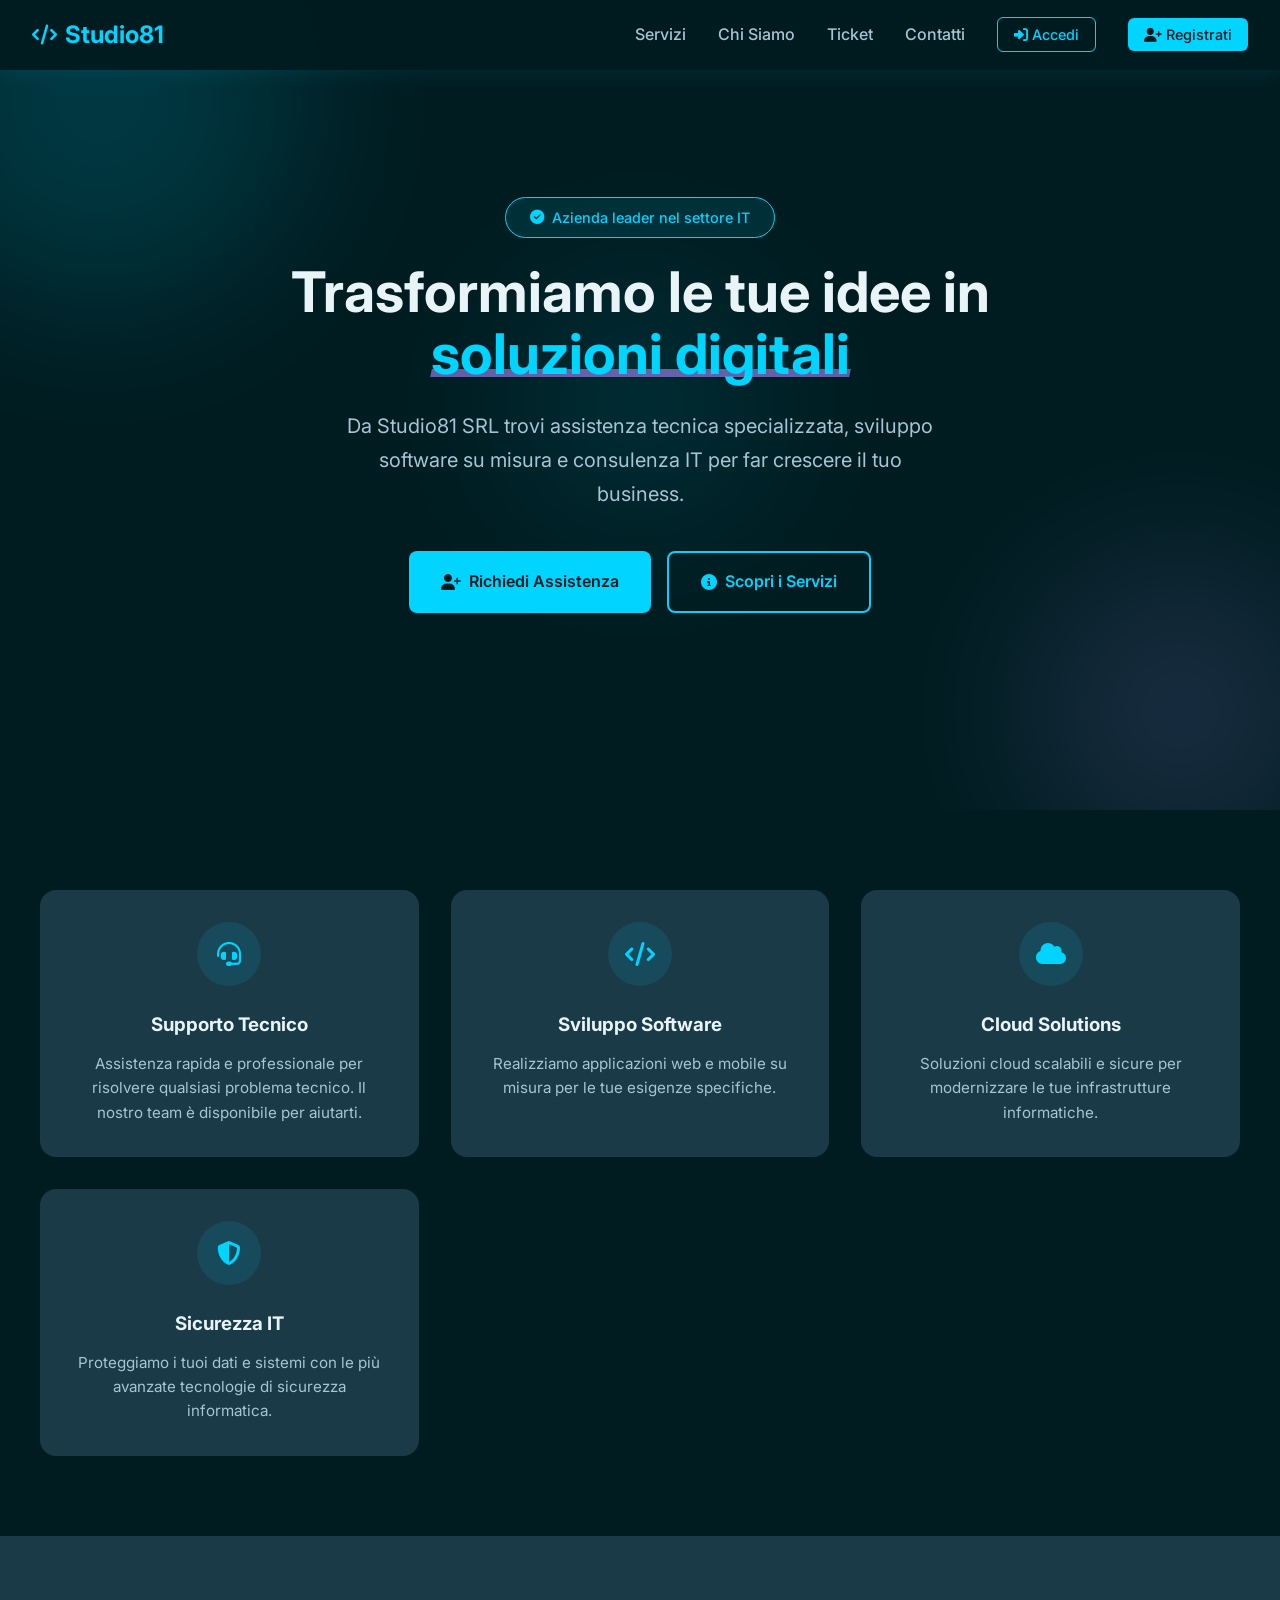
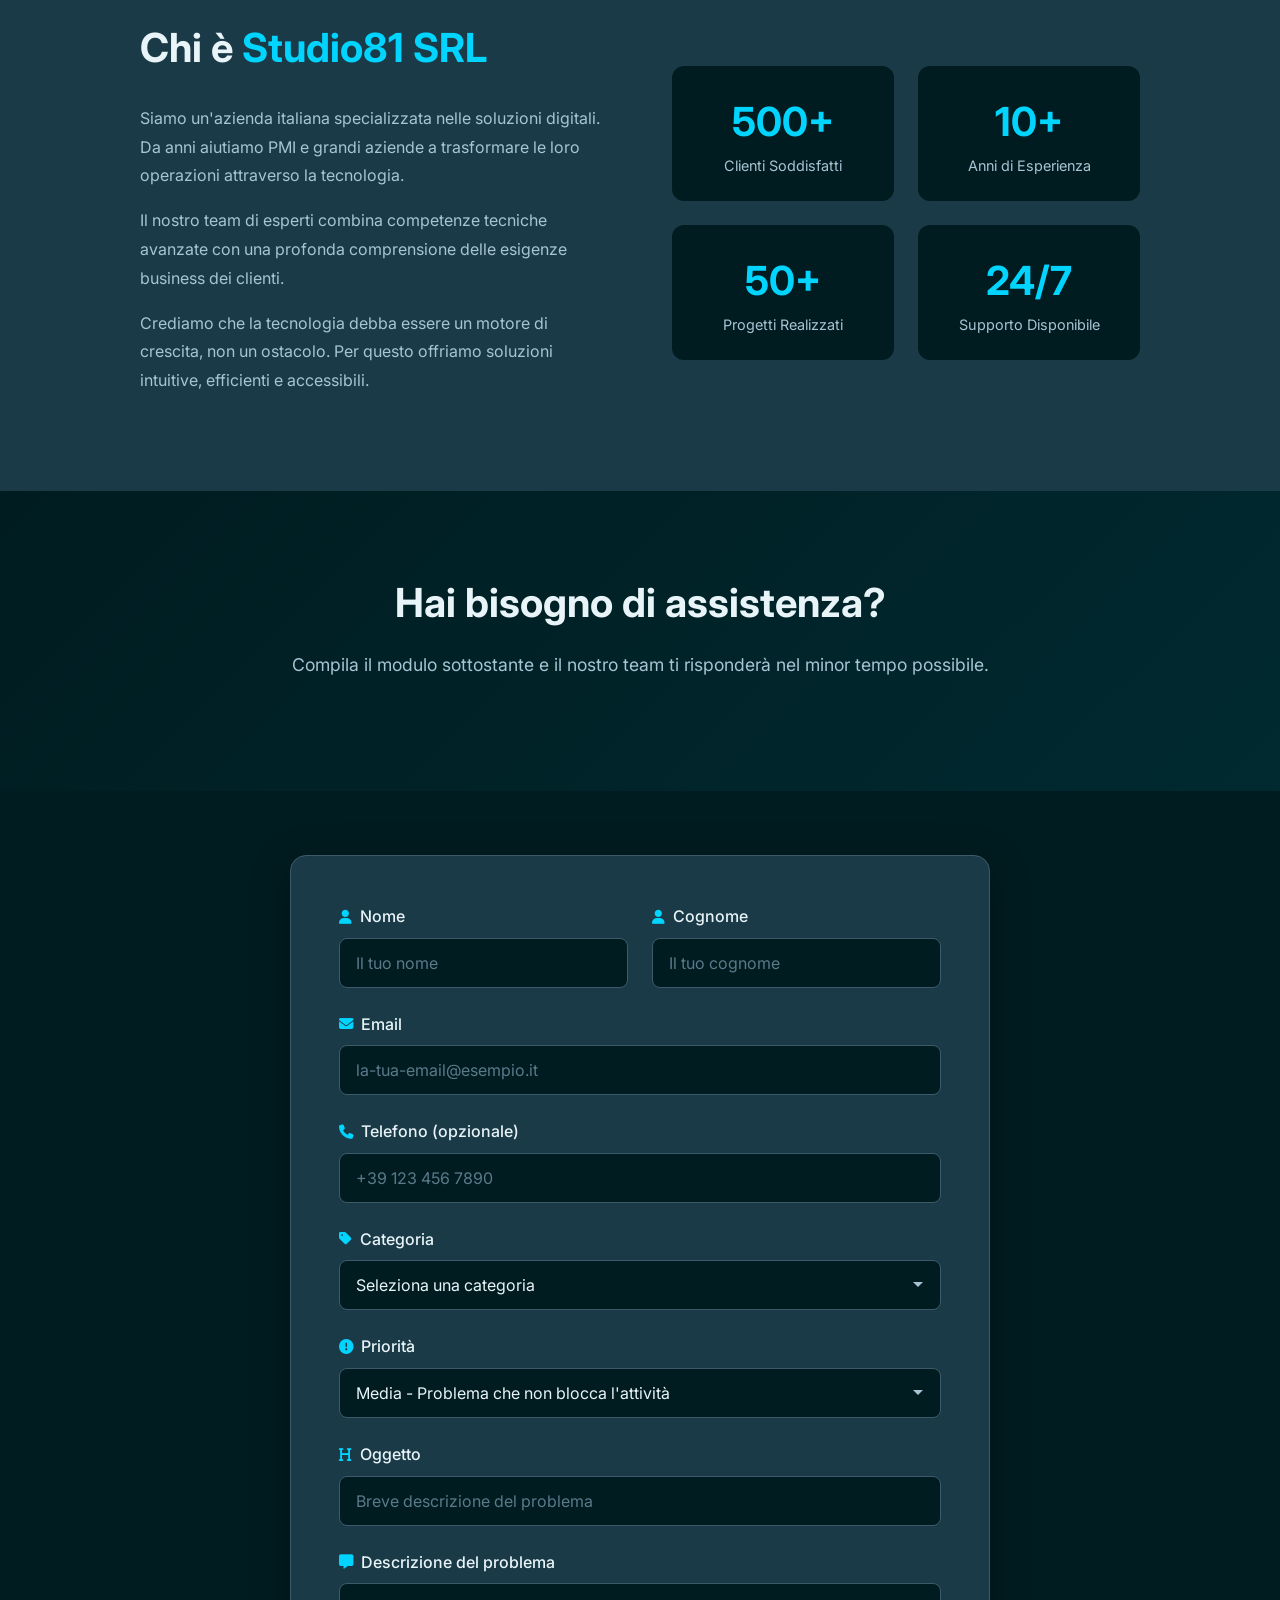
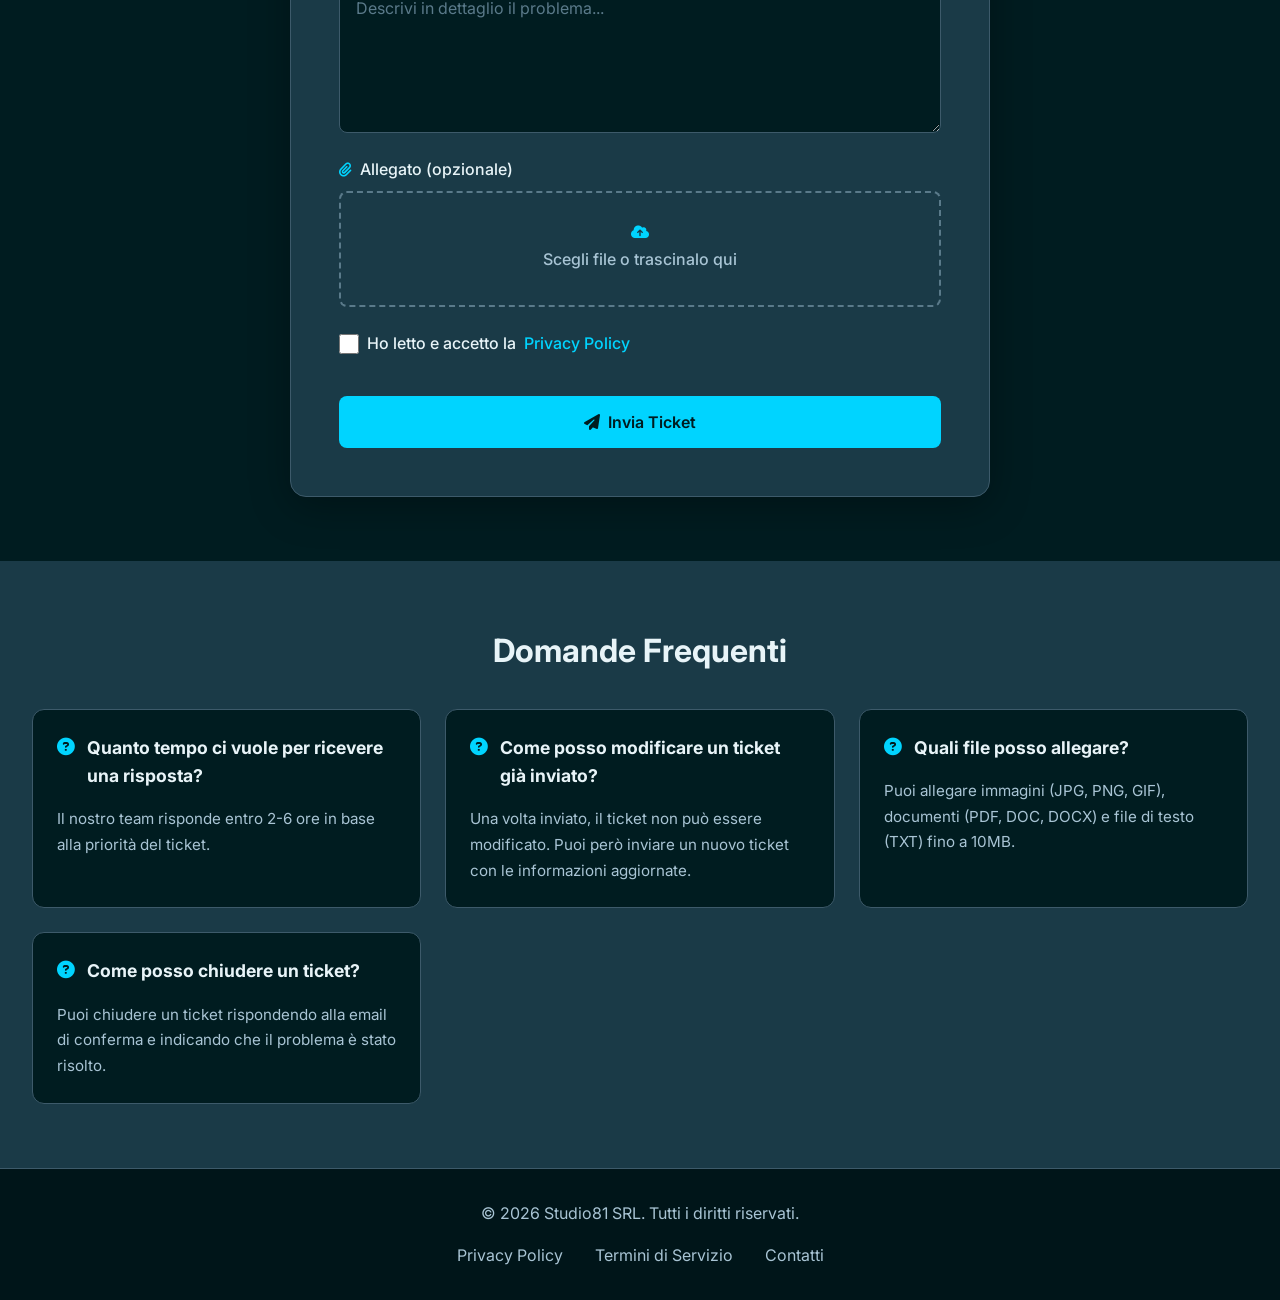
==== commit c91a3ddb: "Fix: Aggiunto form ticket alla landing page" ====
--- a/index.html
+++ b/index.html
@@ -220,6 +220,7 @@
             <ul class="nav-links" id="nav-links">
                 <li><a href="#servizi">Servizi</a></li>
                 <li><a href="#chi-siamo">Chi Siamo</a></li>
+                <li><a href="#ticket">Ticket</a></li>
                 <li><a href="#contatti">Contatti</a></li>
                 <li id="nav-login"><a href="login.html" class="btn-login">Accedi</a></li>
                 <li id="nav-register"><a href="registrazione.html" class="btn-register">Registrati</a></li>
@@ -320,19 +321,100 @@
         <!-- Contact CTA -->
         <section id="contatti" class="contact-cta">
             <h2>Hai bisogno di assistenza?</h2>
-            <p>Registrazione rapida per accedere al nostro sistema di ticket e ricevere supporto personalizzato.</p>
-            <div class="landing-cta" style="margin-bottom: 2rem;">
-                <a href="registrazione.html" class="btn btn-primary">
-                    <i class="fas fa-user-plus"></i> Registrati Ora
-                </a>
-                <a href="login.html" class="btn btn-outline">
-                    <i class="fas fa-sign-in-alt"></i> Accedi
-                </a>
-            </div>
-            <p style="font-size: 0.9rem; opacity: 0.8;">
-                <i class="fas fa-envelope"></i> info@studio81.it &nbsp;&nbsp;
-                <i class="fas fa-phone"></i> +39 02 1234567
-            </p>
+            <p>Compila il modulo sottostante e il nostro team ti risponderà nel minor tempo possibile.</p>
+        </section>
+
+        <!-- Ticket Form Section -->
+        <section id="ticket" class="ticket-form-section" style="padding: 4rem 2rem; background: var(--primary-dark);">
+            <div class="form-container fade-in" style="max-width: 700px; margin: 0 auto;">
+                <form id="ticket-form" class="ticket-form">
+                    <div class="form-row">
+                        <div class="form-group">
+                            <label for="nome"><i class="fas fa-user"></i> Nome</label>
+                            <input type="text" id="nome" name="nome" required placeholder="Il tuo nome">
+                        </div>
+                        <div class="form-group">
+                            <label for="cognome"><i class="fas fa-user"></i> Cognome</label>
+                            <input type="text" id="cognome" name="cognome" required placeholder="Il tuo cognome">
+                        </div>
+                    </div>
+
+                    <div class="form-group">
+                        <label for="email"><i class="fas fa-envelope"></i> Email</label>
+                        <input type="email" id="email" name="email" required placeholder="la-tua-email@esempio.it">
+                    </div>
+
+                    <div class="form-group">
+                        <label for="telefono"><i class="fas fa-phone"></i> Telefono (opzionale)</label>
+                        <input type="tel" id="telefono" name="telefono" placeholder="+39 123 456 7890">
+                    </div>
+
+                    <div class="form-group">
+                        <label for="categoria"><i class="fas fa-tag"></i> Categoria</label>
+                        <select id="categoria" name="categoria" required>
+                            <option value="">Seleziona una categoria</option>
+                            <option value="tecnico">Problema Tecnico</option>
+                            <option value="fatturazione">Fatturazione</option>
+                            <option value="account">Problema Account</option>
+                            <option value="ordine">Stato Ordine</option>
+                            <option value="altro">Altro</option>
+                        </select>
+                    </div>
+
+                    <div class="form-group">
+                        <label for="priorita"><i class="fas fa-exclamation-circle"></i> Priorità</label>
+                        <select id="priorita" name="priorita" required>
+                            <option value="bassa">Bassa - Richiesta informativa</option>
+                            <option value="media" selected>Media - Problema che non blocca l'attività</option>
+                            <option value="alta">Alta - Problema urgente che blocca l'attività</option>
+                        </select>
+                    </div>
+
+                    <div class="form-group">
+                        <label for="oggetto"><i class="fas fa-heading"></i> Oggetto</label>
+                        <input type="text" id="oggetto" name="oggetto" required placeholder="Breve descrizione del problema">
+                    </div>
+
+                    <div class="form-group">
+                        <label for="messaggio"><i class="fas fa-comment-alt"></i> Descrizione del problema</label>
+                        <textarea id="messaggio" name="messaggio" rows="6" required placeholder="Descrivi in dettaglio il problema..."></textarea>
+                    </div>
+
+                    <div class="form-group">
+                        <label for="allegato"><i class="fas fa-paperclip"></i> Allegato (opzionale)</label>
+                        <div class="file-upload">
+                            <input type="file" id="allegato" name="allegato" accept=".jpg,.jpeg,.png,.gif,.pdf,.doc,.docx,.txt">
+                            <label for="allegato" class="file-upload-label">
+                                <i class="fas fa-cloud-upload-alt"></i>
+                                <span>Scegli file o trascinalo qui</span>
+                            </label>
+                        </div>
+                    </div>
+
+                    <div class="form-group checkbox-group">
+                        <input type="checkbox" id="privacy" name="privacy" required>
+                        <label for="privacy">Ho letto e accetto la <a href="#">Privacy Policy</a></label>
+                    </div>
+
+                    <button type="submit" class="btn btn-submit">
+                        <i class="fas fa-paper-plane"></i> Invia Ticket
+                    </button>
+                </form>
+
+                <div id="success-message" class="success-message" style="display: none;">
+                    <div class="success-icon">
+                        <i class="fas fa-check-circle"></i>
+                    </div>
+                    <h2>Ticket Inviato!</h2>
+                    <p>Grazie per averci contattato. Il tuo ticket è stato registrato.</p>
+                    <div class="ticket-id">
+                        <span>Numero Ticket:</span>
+                        <strong id="ticket-number"></strong>
+                    </div>
+                    <p class="success-note">Riceverai una conferma via email. Il nostro team ti risponderà entro 2-6 ore.</p>
+                    <button type="button" class="btn" onclick="resetForm()">Invia un altro ticket</button>
+                </div>
+            </div>
         </section>
 
         <!-- FAQ Section -->
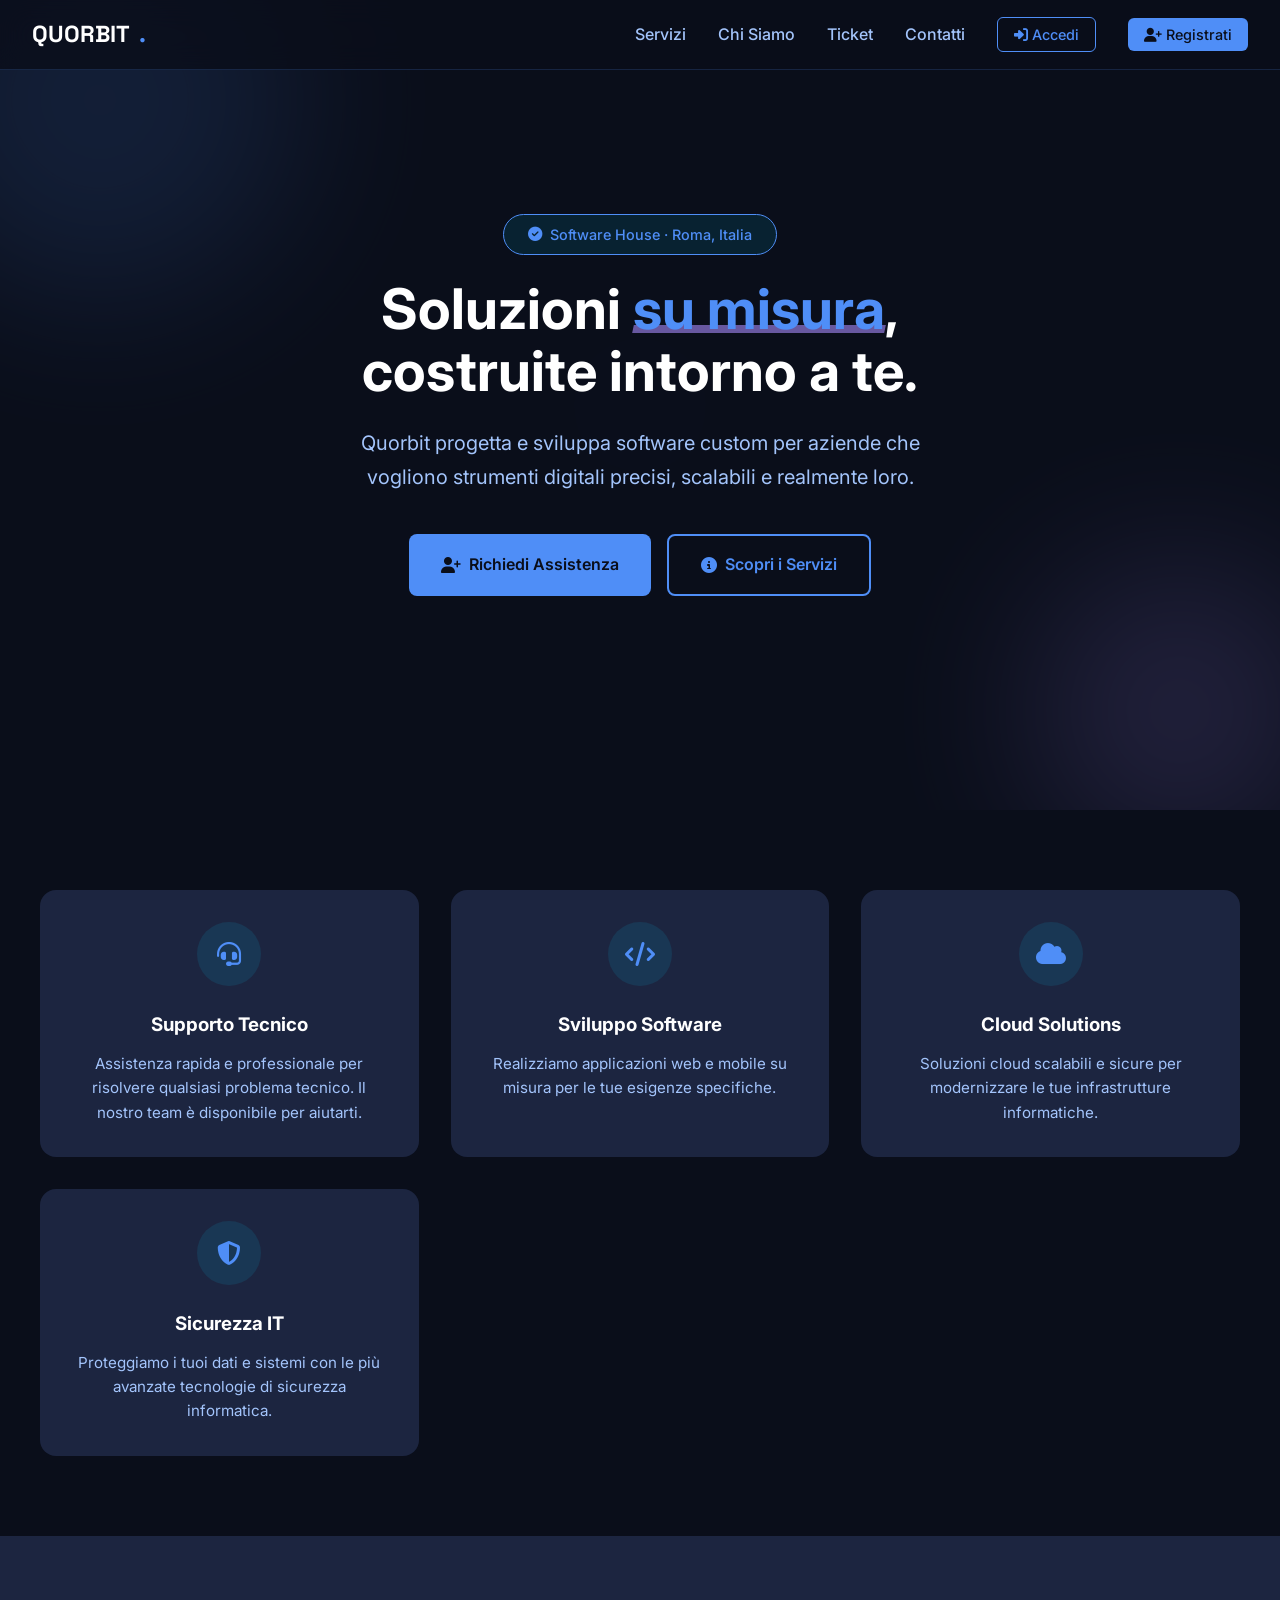
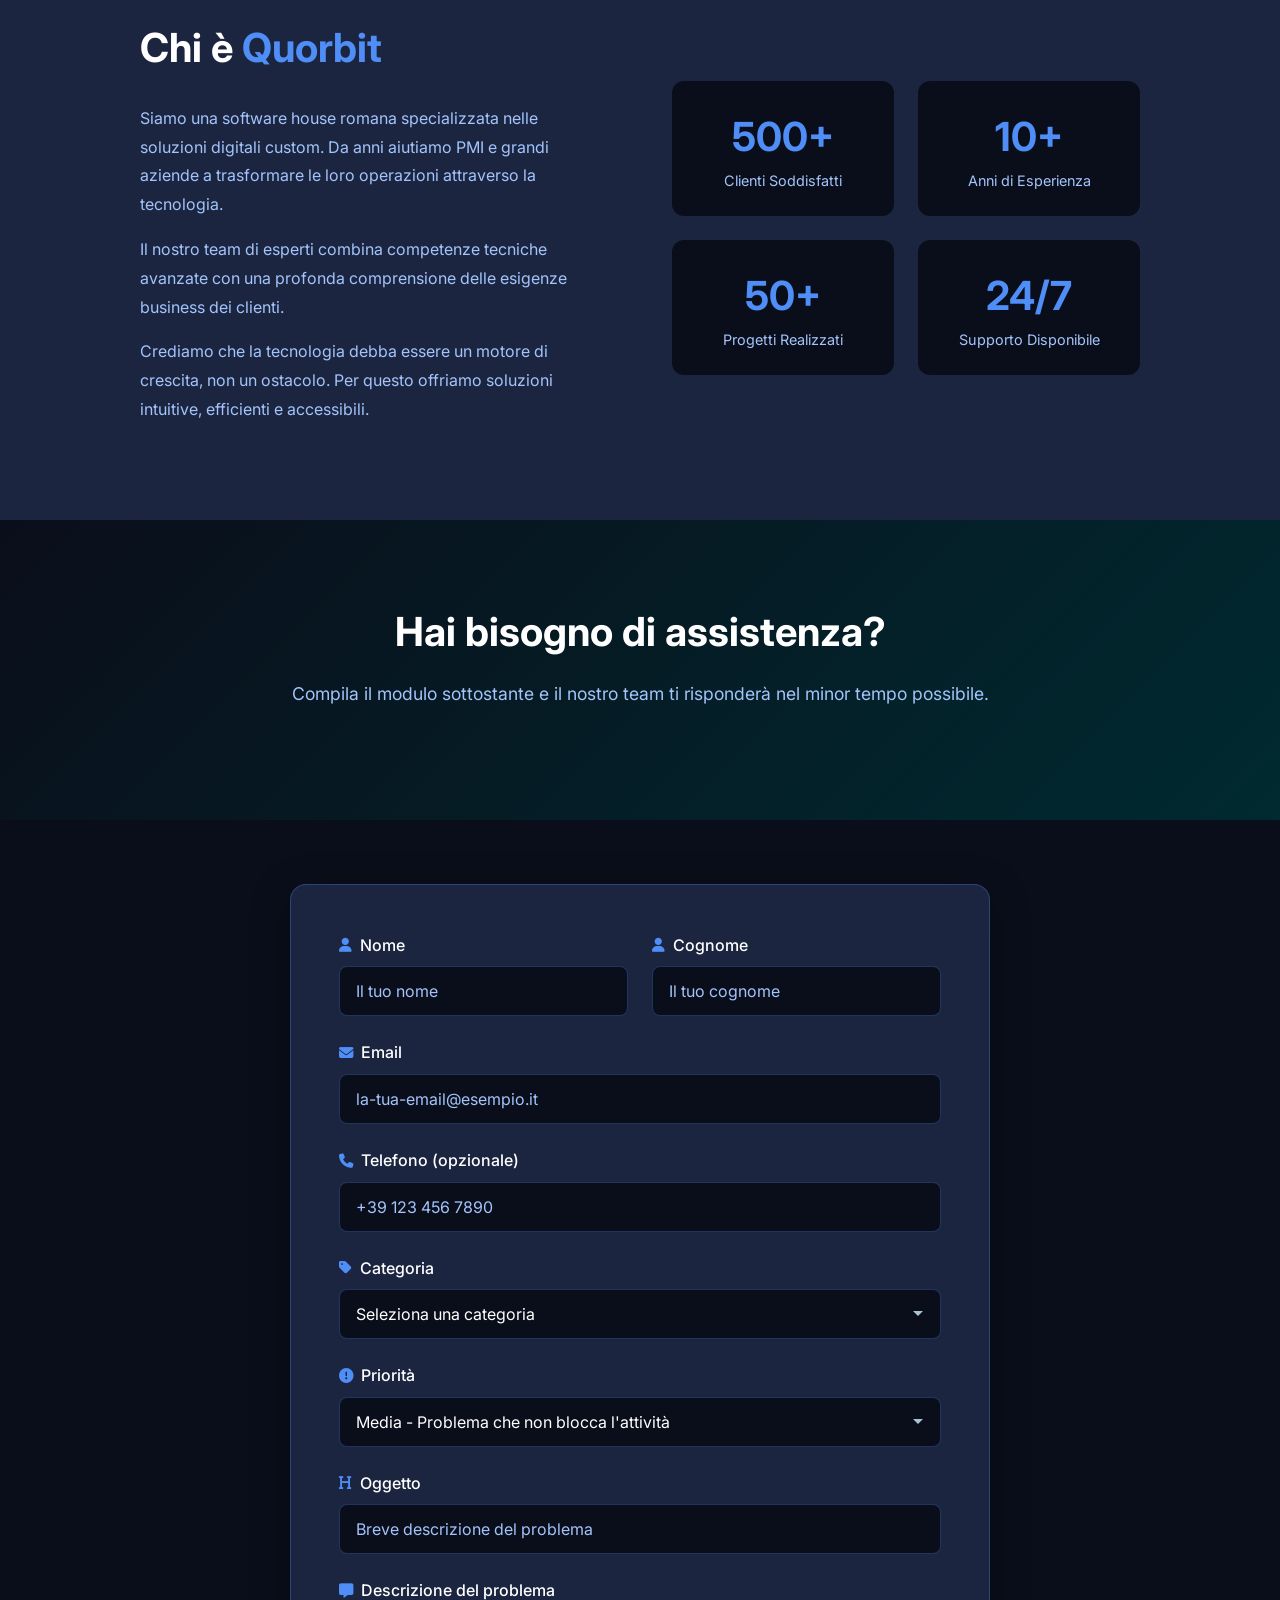
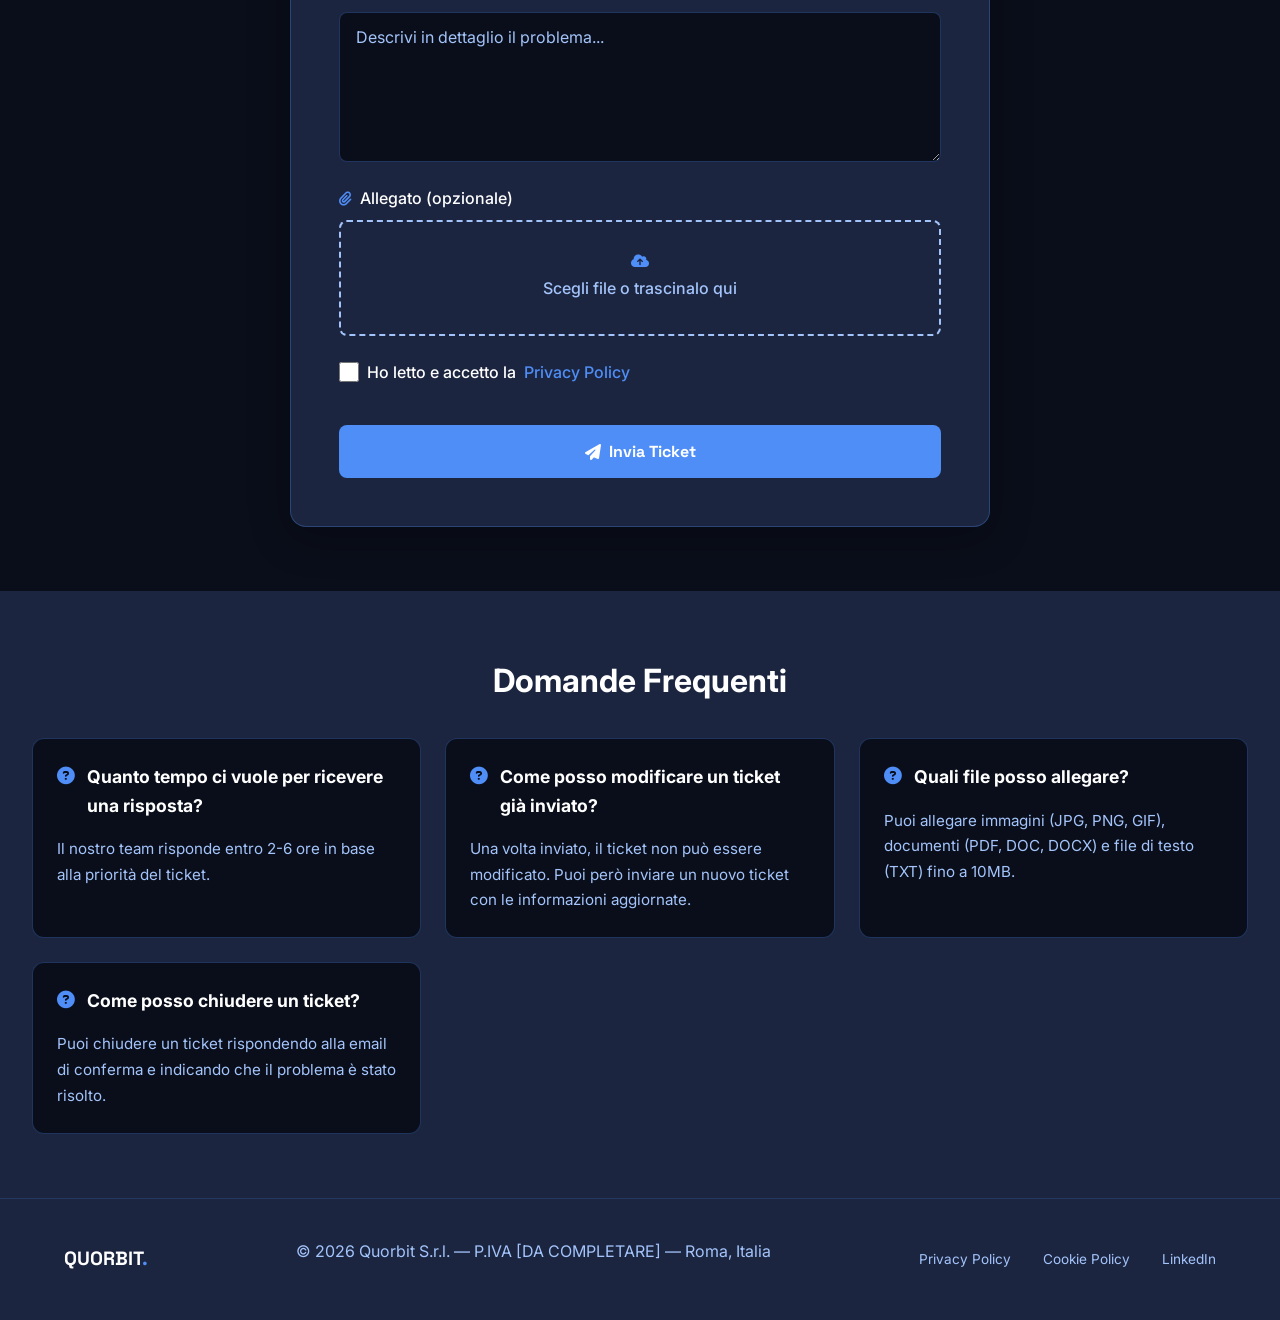
==== commit 223da3a2: "Rebranding: Da Studio81 SRL a Quorbit - Aggiornato nome azienda in tutte le pagine (index, login, re" ====
--- a/index.html
+++ b/index.html
@@ -3,19 +3,34 @@
 <head>
     <meta charset="UTF-8">
     <meta name="viewport" content="width=device-width, initial-scale=1.0">
-    <title>Studio81 SRL - Soluzioni Digitali Innovative</title>
-    <meta name="description" content="Studio81 SRL - Azienda leader nelle soluzioni digitali. Servizi di sviluppo software, assistenza tecnica e consulenza IT.">
-    <meta name="keywords" content="studio81, software, assistenza, IT, sviluppo, consulenza">
-    <meta property="og:title" content="Studio81 SRL - Soluzioni Digitali Innovative">
-    <meta property="og:description" content="Azienda leader nelle soluzioni digitali">
+    <title>Quorbit – Custom Solutions. Precise Orbit.</title>
+    <meta name="description" content="Quorbit - Software house romana. Sviluppiamo soluzioni digitali custom, automazione processi e applicazioni web su misura per la tua azienda.">
+    <meta name="keywords" content="quorbit, software, sviluppo, assistenza, IT, consulenza, Roma">
+    <meta property="og:title" content="Quorbit – Custom Solutions. Precise Orbit.">
+    <meta property="og:description" content="Software house romana specializzata in soluzioni digitali custom">
     <meta property="og:type" content="website">
     <meta name="twitter:card" content="summary_large_image">
+    <link href="https://fonts.googleapis.com/css2?family=Space+Grotesk:wght@400;500;600;700;800&family=Inter:wght@300;400;500;600&family=JetBrains+Mono:wght@400;500&display=swap" rel="stylesheet">
     <link rel="stylesheet" href="css/style.css">
     <link rel="preconnect" href="https://fonts.googleapis.com">
     <link rel="preconnect" href="https://fonts.gstatic.com" crossorigin>
     <link href="https://fonts.googleapis.com/css2?family=Inter:wght@400;500;600;700&display=swap" rel="stylesheet">
     <link rel="stylesheet" href="https://cdnjs.cloudflare.com/ajax/libs/font-awesome/6.5.1/css/all.min.css">
     <style>
+        /* Override CSS variables for this page */
+        :root {
+            --orbit-blue: #4F8EF7;
+            --deep-space: #0A0E1A;
+            --midnight-navy: #1C2540;
+            --stellar-light: #A3C4FB;
+            --pure-white: #FFFFFF;
+            --card-bg: #111827;
+        }
+        body {
+            background: var(--deep-space);
+            color: var(--pure-white);
+            font-family: 'Inter', sans-serif;
+        }
         .landing-hero {
             min-height: 90vh;
             display: flex;
@@ -212,7 +227,7 @@
     <header class="header">
         <nav class="nav">
             <a href="index.html" class="logo">
-                <i class="fas fa-code"></i> Studio81
+                QUORBIT<span class="dot">.</span>
             </a>
             <button class="hamburger" aria-label="Apri menu">
                 <span></span><span></span><span></span>
@@ -239,10 +254,10 @@
             <div class="hero-content">
                 <div class="company-badge">
                     <i class="fas fa-check-circle"></i>
-                    <span>Azienda leader nel settore IT</span>
-                </div>
-                <h1>Trasformiamo le tue idee in <span class="highlight">soluzioni digitali</span></h1>
-                <p class="subtitle">Da Studio81 SRL trovi assistenza tecnica specializzata, sviluppo software su misura e consulenza IT per far crescere il tuo business.</p>
+                    <span>Software House · Roma, Italia</span>
+                </div>
+                <h1>Soluzioni <span class="highlight">su misura</span>,<br>costruite intorno a te.</h1>
+                <p class="subtitle">Quorbit progetta e sviluppa software custom per aziende che vogliono strumenti digitali precisi, scalabili e realmente loro.</p>
                 <div class="landing-cta">
                     <a href="registrazione.html" class="btn btn-primary">
                         <i class="fas fa-user-plus"></i> Richiedi Assistenza
@@ -292,8 +307,8 @@
         <section id="chi-siamo" class="about-section">
             <div class="about-container">
                 <div class="about-content">
-                    <h2>Chi è <span>Studio81 SRL</span></h2>
-                    <p>Siamo un'azienda italiana specializzata nelle soluzioni digitali. Da anni aiutiamo PMI e grandi aziende a trasformare le loro operazioni attraverso la tecnologia.</p>
+                    <h2>Chi è <span>Quorbit</span></h2>
+                    <p>Siamo una software house romana specializzata nelle soluzioni digitali custom. Da anni aiutiamo PMI e grandi aziende a trasformare le loro operazioni attraverso la tecnologia.</p>
                     <p>Il nostro team di esperti combina competenze tecniche avanzate con una profonda comprensione delle esigenze business dei clienti.</p>
                     <p>Crediamo che la tecnologia debba essere un motore di crescita, non un ostacolo. Per questo offriamo soluzioni intuitive, efficienti e accessibili.</p>
                 </div>
@@ -442,11 +457,12 @@
     </main>
 
     <footer class="footer">
-        <p>© 2026 Studio81 SRL. Tutti i diritti riservati.</p>
+        <span class="footer-logo">QUORBIT<span class="dot">.</span></span>
+        <p>© 2026 Quorbit S.r.l. — P.IVA [DA COMPLETARE] — Roma, Italia</p>
         <div class="footer-links">
             <a href="#">Privacy Policy</a>
-            <a href="#">Termini di Servizio</a>
-            <a href="#">Contatti</a>
+            <a href="#">Cookie Policy</a>
+            <a href="#">LinkedIn</a>
         </div>
     </footer>
 
--- a/css/style.css
+++ b/css/style.css
@@ -1,23 +1,34 @@
 /* ========================================
-   CSS Variables - Colori del Template
+   CSS Variables - Tema Quorbit (Spaziale)
    ======================================== */
 :root {
-    --primary-dark: #001c20;
-    --bg-light: #e8f4f8;
-    --bg-white: #1a3a47;
-    --accent: #00d4ff;
-    --gray-medium: #5a7a8a;
-    --gray-light: #3d5a6a;
-    --text-dark: #e8f4f8;
-    --text-light: #a8c4d4;
-    --accent-secondary: #a78bfa;
-    --max-width: 1280px;
-
-    /* Colori aggiuntivi per il portale assistenza */
+    /* Colori tema spaziale Quorbit */
+    --deep-space:    #0A0E1A;
+    --orbit-blue:    #4F8EF7;
+    --stellar-light: #A3C4FB;
+    --pure-white:    #FFFFFF;
+    --midnight-navy: #1C2540;
+    --card-bg:       #111827;
+    --border:        rgba(79,142,247,0.18);
+
+    /* Colori di stato */
     --success: #10b981;
     --warning: #f59e0b;
     --danger: #ef4444;
     --info: #3b82f6;
+
+    --max-width: 1280px;
+
+    /* Mantengo per compatibilità */
+    --primary-dark: var(--deep-space);
+    --bg-light: var(--card-bg);
+    --bg-white: var(--midnight-navy);
+    --accent: var(--orbit-blue);
+    --gray-medium: var(--stellar-light);
+    --gray-light: rgba(79,142,247,0.3);
+    --text-dark: var(--pure-white);
+    --text-light: var(--stellar-light);
+    --accent-secondary: #a78bfa;
 }
 
 /* ========================================
@@ -73,15 +84,15 @@
     top: 0;
     left: 0;
     right: 0;
-    background: rgba(0, 28, 32, 0.95);
-    backdrop-filter: blur(10px);
+    background: rgba(10, 14, 26, 0.82);
+    backdrop-filter: blur(14px);
     z-index: 1000;
-    box-shadow: 0 2px 20px rgba(0, 212, 255, 0.1);
+    border-bottom: 1px solid var(--border);
     transition: box-shadow 0.3s ease;
 }
 
 .header.scrolled {
-    box-shadow: 0 4px 30px rgba(0, 212, 255, 0.2);
+    box-shadow: 0 4px 30px rgba(79, 142, 247, 0.15);
 }
 
 .nav {
@@ -94,22 +105,27 @@
 }
 
 .logo {
-    font-size: 1.5rem;
-    font-weight: 700;
-    color: var(--accent);
+    font-family: 'Space Grotesk', sans-serif;
+    font-size: 1.45rem;
+    font-weight: 800;
+    color: var(--pure-white);
     text-decoration: none;
     display: flex;
     align-items: center;
-    gap: 0.5rem;
+    gap: 0.55rem;
     transition: color 0.3s ease;
 }
 
 .logo:hover {
-    color: var(--accent-secondary);
+    color: var(--orbit-blue);
 }
 
 .logo i {
     font-size: 1.25rem;
+}
+
+.logo .dot {
+    color: var(--orbit-blue);
 }
 
 /* Hamburger Menu */
@@ -214,8 +230,8 @@
 .hero-blob-1 {
     width: 400px;
     height: 400px;
-    background: var(--accent);
-    opacity: 0.15;
+    background: var(--orbit-blue);
+    opacity: 0.13;
     top: -100px;
     left: -100px;
     animation-delay: 0s;
@@ -234,8 +250,8 @@
 .hero-blob-3 {
     width: 250px;
     height: 250px;
-    background: var(--accent);
-    opacity: 0.1;
+    background: radial-gradient(ellipse, rgba(79,142,247,0.13) 0%, transparent 70%);
+    opacity: 0.15;
     top: 50%;
     left: 50%;
     transform: translate(-50%, -50%);
@@ -481,16 +497,17 @@
 }
 
 .btn-submit {
-    background: var(--accent);
-    color: var(--primary-dark);
+    background: var(--orbit-blue);
+    color: #fff;
     width: 100%;
     margin-top: 1rem;
+    font-family: 'Space Grotesk', sans-serif;
+    font-weight: 700;
 }
 
 .btn-submit:hover {
-    background: #00b8e6;
+    opacity: 0.87;
     transform: translateY(-2px);
-    box-shadow: 0 5px 20px rgba(0, 212, 255, 0.3);
 }
 
 .btn-secondary {
@@ -709,10 +726,26 @@
    Footer
    ======================================== */
 .footer {
-    background: rgba(0, 20, 25, 0.9);
-    padding: 2rem;
-    text-align: center;
-    border-top: 1px solid var(--gray-light);
+    background: var(--midnight-navy);
+    padding: 2.5rem 5vw;
+    text-align: left;
+    border-top: 1px solid var(--border);
+    display: flex;
+    align-items: center;
+    justify-content: space-between;
+    flex-wrap: wrap;
+    gap: 1rem;
+}
+
+.footer-logo {
+    font-family: 'Space Grotesk', sans-serif;
+    font-weight: 800;
+    font-size: 1.2rem;
+    color: var(--pure-white);
+}
+
+.footer-logo .dot {
+    color: var(--orbit-blue);
 }
 
 .footer p {
@@ -728,13 +761,14 @@
 }
 
 .footer-links a {
-    color: var(--text-light);
+    color: var(--stellar-light);
     text-decoration: none;
-    transition: color 0.3s ease;
+    font-size: 0.85rem;
+    transition: color 0.2s;
 }
 
 .footer-links a:hover {
-    color: var(--accent);
+    color: var(--orbit-blue);
 }
 
 /* ========================================
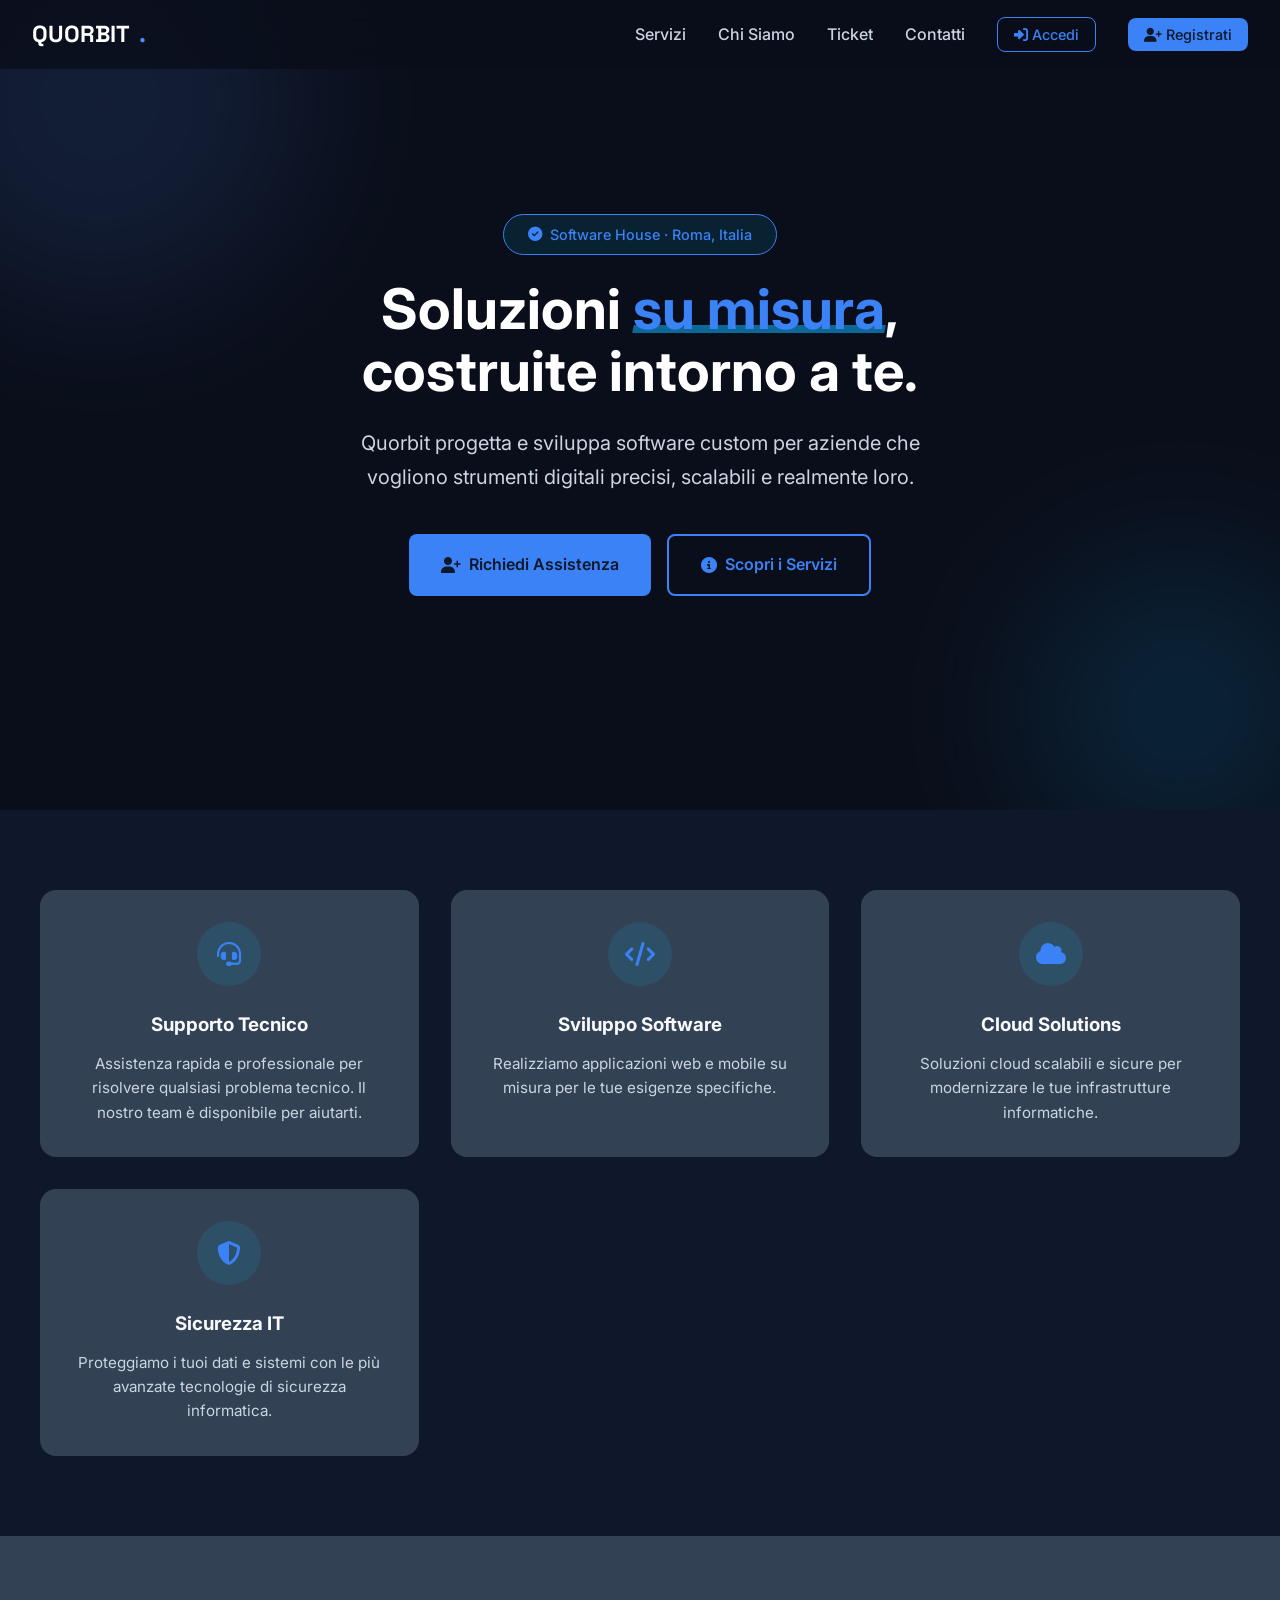
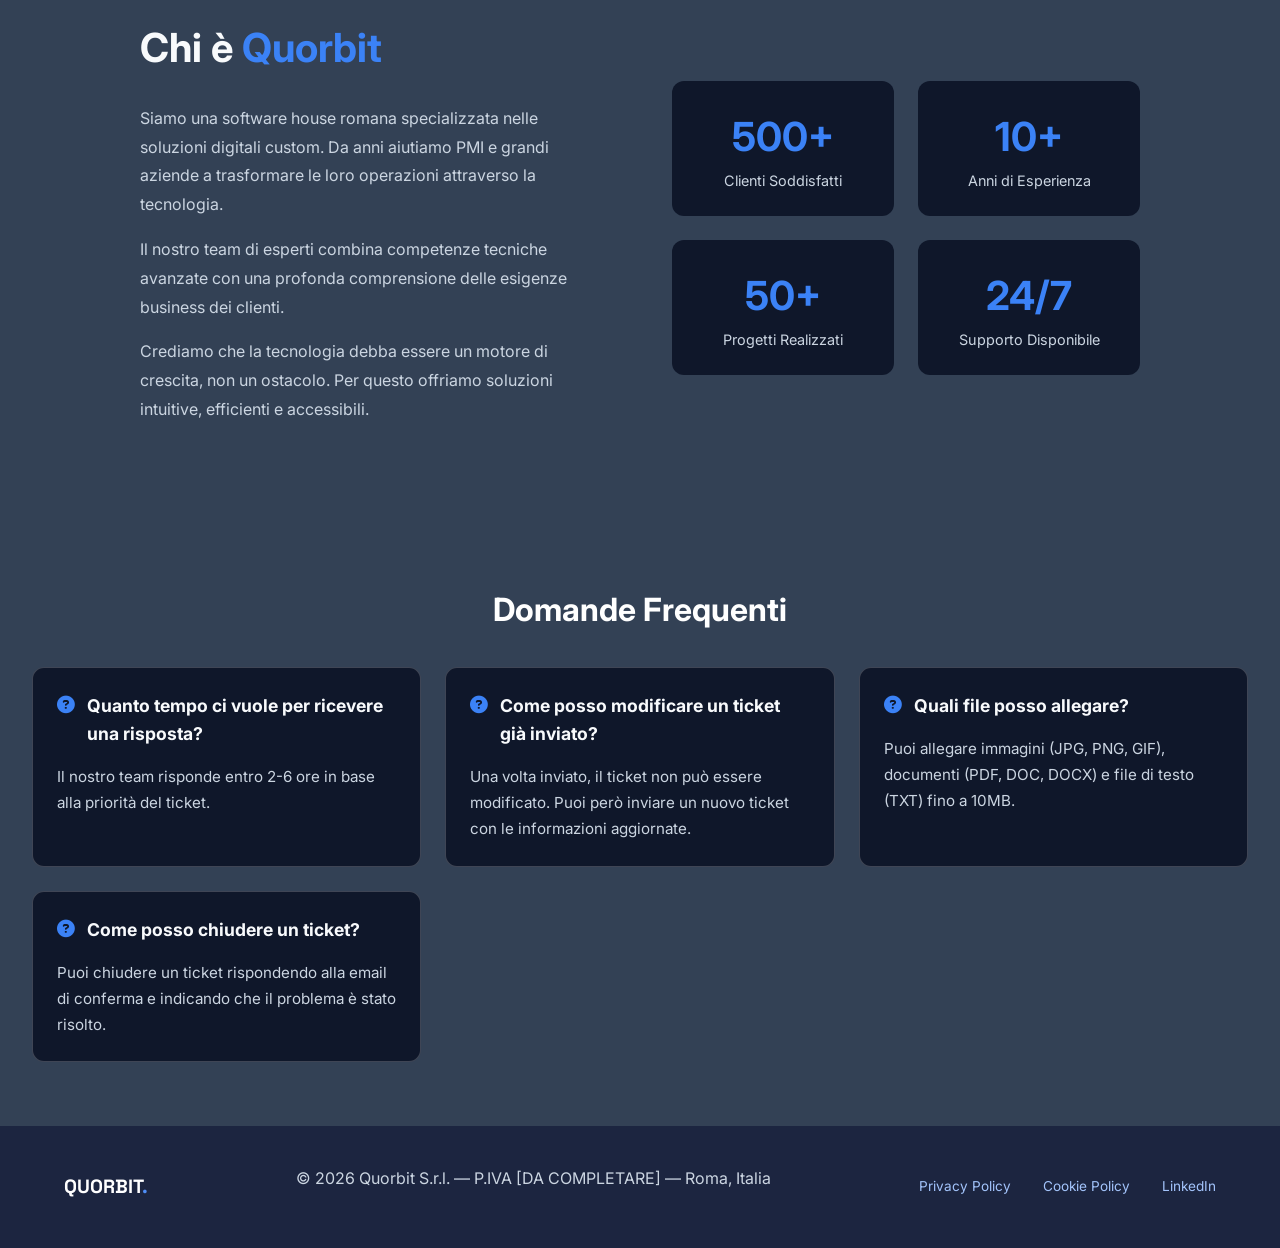
==== commit 6d4c6b76: "Update: modified configuration and frontend files" ====
--- a/index.html
+++ b/index.html
@@ -333,104 +333,6 @@
             </div>
         </section>
 
-        <!-- Contact CTA -->
-        <section id="contatti" class="contact-cta">
-            <h2>Hai bisogno di assistenza?</h2>
-            <p>Compila il modulo sottostante e il nostro team ti risponderà nel minor tempo possibile.</p>
-        </section>
-
-        <!-- Ticket Form Section -->
-        <section id="ticket" class="ticket-form-section" style="padding: 4rem 2rem; background: var(--primary-dark);">
-            <div class="form-container fade-in" style="max-width: 700px; margin: 0 auto;">
-                <form id="ticket-form" class="ticket-form">
-                    <div class="form-row">
-                        <div class="form-group">
-                            <label for="nome"><i class="fas fa-user"></i> Nome</label>
-                            <input type="text" id="nome" name="nome" required placeholder="Il tuo nome">
-                        </div>
-                        <div class="form-group">
-                            <label for="cognome"><i class="fas fa-user"></i> Cognome</label>
-                            <input type="text" id="cognome" name="cognome" required placeholder="Il tuo cognome">
-                        </div>
-                    </div>
-
-                    <div class="form-group">
-                        <label for="email"><i class="fas fa-envelope"></i> Email</label>
-                        <input type="email" id="email" name="email" required placeholder="la-tua-email@esempio.it">
-                    </div>
-
-                    <div class="form-group">
-                        <label for="telefono"><i class="fas fa-phone"></i> Telefono (opzionale)</label>
-                        <input type="tel" id="telefono" name="telefono" placeholder="+39 123 456 7890">
-                    </div>
-
-                    <div class="form-group">
-                        <label for="categoria"><i class="fas fa-tag"></i> Categoria</label>
-                        <select id="categoria" name="categoria" required>
-                            <option value="">Seleziona una categoria</option>
-                            <option value="tecnico">Problema Tecnico</option>
-                            <option value="fatturazione">Fatturazione</option>
-                            <option value="account">Problema Account</option>
-                            <option value="ordine">Stato Ordine</option>
-                            <option value="altro">Altro</option>
-                        </select>
-                    </div>
-
-                    <div class="form-group">
-                        <label for="priorita"><i class="fas fa-exclamation-circle"></i> Priorità</label>
-                        <select id="priorita" name="priorita" required>
-                            <option value="bassa">Bassa - Richiesta informativa</option>
-                            <option value="media" selected>Media - Problema che non blocca l'attività</option>
-                            <option value="alta">Alta - Problema urgente che blocca l'attività</option>
-                        </select>
-                    </div>
-
-                    <div class="form-group">
-                        <label for="oggetto"><i class="fas fa-heading"></i> Oggetto</label>
-                        <input type="text" id="oggetto" name="oggetto" required placeholder="Breve descrizione del problema">
-                    </div>
-
-                    <div class="form-group">
-                        <label for="messaggio"><i class="fas fa-comment-alt"></i> Descrizione del problema</label>
-                        <textarea id="messaggio" name="messaggio" rows="6" required placeholder="Descrivi in dettaglio il problema..."></textarea>
-                    </div>
-
-                    <div class="form-group">
-                        <label for="allegato"><i class="fas fa-paperclip"></i> Allegato (opzionale)</label>
-                        <div class="file-upload">
-                            <input type="file" id="allegato" name="allegato" accept=".jpg,.jpeg,.png,.gif,.pdf,.doc,.docx,.txt">
-                            <label for="allegato" class="file-upload-label">
-                                <i class="fas fa-cloud-upload-alt"></i>
-                                <span>Scegli file o trascinalo qui</span>
-                            </label>
-                        </div>
-                    </div>
-
-                    <div class="form-group checkbox-group">
-                        <input type="checkbox" id="privacy" name="privacy" required>
-                        <label for="privacy">Ho letto e accetto la <a href="#">Privacy Policy</a></label>
-                    </div>
-
-                    <button type="submit" class="btn btn-submit">
-                        <i class="fas fa-paper-plane"></i> Invia Ticket
-                    </button>
-                </form>
-
-                <div id="success-message" class="success-message" style="display: none;">
-                    <div class="success-icon">
-                        <i class="fas fa-check-circle"></i>
-                    </div>
-                    <h2>Ticket Inviato!</h2>
-                    <p>Grazie per averci contattato. Il tuo ticket è stato registrato.</p>
-                    <div class="ticket-id">
-                        <span>Numero Ticket:</span>
-                        <strong id="ticket-number"></strong>
-                    </div>
-                    <p class="success-note">Riceverai una conferma via email. Il nostro team ti risponderà entro 2-6 ore.</p>
-                    <button type="button" class="btn" onclick="resetForm()">Invia un altro ticket</button>
-                </div>
-            </div>
-        </section>
 
         <!-- FAQ Section -->
         <section id="faq" class="faq-section">
--- a/css/style.css
+++ b/css/style.css
@@ -1,34 +1,196 @@
 /* ========================================
-   CSS Variables - Tema Quorbit (Spaziale)
+   CSS Variables - Tema Moderno (Dark/Light)
    ======================================== */
 :root {
-    /* Colori tema spaziale Quorbit */
-    --deep-space:    #0A0E1A;
-    --orbit-blue:    #4F8EF7;
-    --stellar-light: #A3C4FB;
-    --pure-white:    #FFFFFF;
-    --midnight-navy: #1C2540;
-    --card-bg:       #111827;
-    --border:        rgba(79,142,247,0.18);
-
+    /* Palette di colori principale (Dark Theme) */
+    --primary-50: #eff6ff;
+    --primary-100: #dbeafe;
+    --primary-200: #bfdbfe;
+    --primary-300: #93c5fd;
+    --primary-400: #60a5fa;
+    --primary-500: #3b82f6;
+    --primary-600: #2563eb;
+    --primary-700: #1d4ed8;
+    --primary-800: #1e40af;
+    --primary-900: #1e3a8a;
+    
+    /* Accento principale */
+    --accent-primary: var(--primary-500);
+    --accent-primary-hover: var(--primary-600);
+    
+    /* Sfondi */
+    --bg-surface: #0f172a;        /* Sfondo principale */
+    --bg-card: #1e293b;           /* Sfondo card */
+    --bg-elevated: #334155;       /* Sfondo elevato */
+    --bg-overlay: rgba(15, 23, 42, 0.85);
+    
+    /* Testo */
+    --text-primary: #f8fafc;      /* Testo principale */
+    --text-secondary: #cbd5e1;    /* Testo secondario */
+    --text-muted: #94a3b8;        /* Testo disabilitato */
+    
+    /* Grigi */
+    --gray-50: #f8fafc;
+    --gray-100: #f1f5f9;
+    --gray-200: #e2e8f0;
+    --gray-300: #cbd5e1;
+    --gray-400: #94a3b8;
+    --gray-500: #64748b;
+    --gray-600: #475569;
+    --gray-700: #334155;
+    --gray-800: #1e293b;
+    --gray-900: #0f172a;
+    
     /* Colori di stato */
     --success: #10b981;
+    --success-light: #d1fae5;
     --warning: #f59e0b;
+    --warning-light: #fef3c7;
     --danger: #ef4444;
-    --info: #3b82f6;
-
+    --danger-light: #fee2e2;
+    --info: #0ea5e9;
+    --info-light: #e0f2fe;
+    
+    /* Bordi */
+    --border-light: rgba(255, 255, 255, 0.1);
+    --border-medium: rgba(255, 255, 255, 0.2);
+    --border-heavy: rgba(255, 255, 255, 0.3);
+    
+    /* Ombre */
+    --shadow-sm: 0 1px 2px rgba(0, 0, 0, 0.05);
+    --shadow-md: 0 4px 6px -1px rgba(0, 0, 0, 0.1);
+    --shadow-lg: 0 10px 15px -3px rgba(0, 0, 0, 0.1);
+    --shadow-xl: 0 20px 25px -5px rgba(0, 0, 0, 0.1);
+    
+    /* Dimensioni */
     --max-width: 1280px;
-
-    /* Mantengo per compatibilità */
-    --primary-dark: var(--deep-space);
-    --bg-light: var(--card-bg);
-    --bg-white: var(--midnight-navy);
-    --accent: var(--orbit-blue);
-    --gray-medium: var(--stellar-light);
-    --gray-light: rgba(79,142,247,0.3);
-    --text-dark: var(--pure-white);
-    --text-light: var(--stellar-light);
-    --accent-secondary: #a78bfa;
+    --radius-sm: 4px;
+    --radius-md: 8px;
+    --radius-lg: 12px;
+    --radius-xl: 16px;
+    --radius-full: 9999px;
+    
+    /* Transizioni */
+    --transition-fast: 150ms ease;
+    --transition-normal: 250ms ease;
+    --transition-slow: 350ms ease;
+    
+    /* Dimensioni carattere */
+    --font-xs: 0.75rem;
+    --font-sm: 0.875rem;
+    --font-base: 1rem;
+    --font-lg: 1.125rem;
+    --font-xl: 1.25rem;
+    --font-2xl: 1.5rem;
+    --font-3xl: 1.875rem;
+    --font-4xl: 2.25rem;
+    --font-5xl: 3rem;
+    --font-6xl: 3.75rem;
+    
+    /* Pesantezza carattere */
+    --font-thin: 100;
+    --font-extralight: 200;
+    --font-light: 300;
+    --font-normal: 400;
+    --font-medium: 500;
+    --font-semibold: 600;
+    --font-bold: 700;
+    --font-extrabold: 800;
+    --font-black: 900;
+    
+    /* Linea base */
+    --leading-tight: 1.25;
+    --leading-snug: 1.375;
+    --leading-normal: 1.5;
+    --leading-relaxed: 1.625;
+    --leading-loose: 2;
+    
+    /* Spaziatura carattere */
+    --tracking-tighter: -0.05em;
+    --tracking-tight: -0.025em;
+    --tracking-normal: 0;
+    --tracking-wide: 0.025em;
+    --tracking-wider: 0.05em;
+    --tracking-widest: 0.1em;
+    
+    /* Mantenuti per compatibilità */
+    --primary-dark: var(--bg-surface);
+    --bg-light: var(--bg-card);
+    --bg-white: var(--bg-elevated);
+    --accent: var(--accent-primary);
+    --gray-medium: var(--text-secondary);
+    --gray-light: var(--border-medium);
+    --text-dark: var(--text-primary);
+    --text-light: var(--text-secondary);
+    --accent-secondary: var(--info);
+}
+
+/* Tema chiaro (selezionabile) */
+[data-theme="light"] {
+    /* Palette di colori principale (Light Theme) */
+    --primary-50: #eff6ff;
+    --primary-100: #dbeafe;
+    --primary-200: #bfdbfe;
+    --primary-300: #93c5fd;
+    --primary-400: #60a5fa;
+    --primary-500: #3b82f6;
+    --primary-600: #2563eb;
+    --primary-700: #1d4ed8;
+    --primary-800: #1e40af;
+    --primary-900: #1e3a8a;
+    
+    /* Accento principale */
+    --accent-primary: var(--primary-600);
+    --accent-primary-hover: var(--primary-700);
+    
+    /* Sfondi */
+    --bg-surface: #ffffff;        /* Sfondo principale */
+    --bg-card: #f8fafc;           /* Sfondo card */
+    --bg-elevated: #f1f5f9;       /* Sfondo elevato */
+    --bg-overlay: rgba(255, 255, 255, 0.85);
+    
+    /* Testo */
+    --text-primary: #0f172a;      /* Testo principale */
+    --text-secondary: #64748b;    /* Testo secondario */
+    --text-muted: #94a3b8;        /* Testo disabilitato */
+    
+    /* Grigi */
+    --gray-50: #f8fafc;
+    --gray-100: #f1f5f9;
+    --gray-200: #e2e8f0;
+    --gray-300: #cbd5e1;
+    --gray-400: #94a3b8;
+    --gray-500: #64748b;
+    --gray-600: #475569;
+    --gray-700: #334155;
+    --gray-800: #1e293b;
+    --gray-900: #0f172a;
+    
+    /* Colori di stato */
+    --success: #059669;
+    --success-light: #d1fae5;
+    --warning: #d97706;
+    --warning-light: #fef3c7;
+    --danger: #dc2626;
+    --danger-light: #fee2e2;
+    --info: #0284c7;
+    --info-light: #e0f2fe;
+    
+    /* Bordi */
+    --border-light: rgba(0, 0, 0, 0.05);
+    --border-medium: rgba(0, 0, 0, 0.1);
+    --border-heavy: rgba(0, 0, 0, 0.2);
+    
+    /* Mantenuti per compatibilità */
+    --primary-dark: var(--bg-surface);
+    --bg-light: var(--bg-card);
+    --bg-white: var(--bg-elevated);
+    --accent: var(--accent-primary);
+    --gray-medium: var(--text-secondary);
+    --gray-light: var(--border-medium);
+    --text-dark: var(--text-primary);
+    --text-light: var(--text-secondary);
+    --accent-secondary: var(--info);
 }
 
 /* ========================================
@@ -485,29 +647,34 @@
     align-items: center;
     justify-content: center;
     gap: 0.5rem;
-    padding: 1rem 2rem;
+    padding: 0.875rem 1.75rem;
     border: none;
-    border-radius: 8px;
+    border-radius: var(--radius-md);
     font-family: inherit;
-    font-size: 1rem;
-    font-weight: 600;
+    font-size: var(--font-base);
+    font-weight: var(--font-semibold);
     cursor: pointer;
     text-decoration: none;
-    transition: all 0.3s ease;
-}
-
-.btn-submit {
-    background: var(--orbit-blue);
-    color: #fff;
-    width: 100%;
-    margin-top: 1rem;
-    font-family: 'Space Grotesk', sans-serif;
-    font-weight: 700;
-}
-
-.btn-submit:hover {
-    opacity: 0.87;
+    transition: all var(--transition-normal);
+    box-shadow: var(--shadow-sm);
+}
+
+.btn:hover {
     transform: translateY(-2px);
+    box-shadow: var(--shadow-md);
+}
+
+.btn:active {
+    transform: translateY(0);
+}
+
+.btn-primary {
+    background: var(--accent);
+    color: white;
+}
+
+.btn-primary:hover {
+    background: var(--accent-primary-hover);
 }
 
 .btn-secondary {
@@ -518,7 +685,87 @@
 
 .btn-secondary:hover {
     background: var(--accent);
-    color: var(--primary-dark);
+    color: white;
+}
+
+.btn-success {
+    background: var(--success);
+    color: white;
+}
+
+.btn-success:hover {
+    background: #0da271;
+}
+
+.btn-warning {
+    background: var(--warning);
+    color: white;
+}
+
+.btn-warning:hover {
+    background: #e69109;
+}
+
+.btn-danger {
+    background: var(--danger);
+    color: white;
+}
+
+.btn-danger:hover {
+    background: #dc2626;
+}
+
+.btn-outline {
+    background: transparent;
+    border: 2px solid var(--accent);
+    color: var(--accent);
+}
+
+.btn-outline:hover {
+    background: var(--accent);
+    color: white;
+}
+
+.btn-sm {
+    padding: 0.5rem 1rem;
+    font-size: var(--font-sm);
+}
+
+.btn-lg {
+    padding: 1rem 2rem;
+    font-size: var(--font-lg);
+}
+
+.btn-xl {
+    padding: 1.25rem 2.5rem;
+    font-size: var(--font-lg);
+    font-weight: var(--font-bold);
+}
+
+.btn-block {
+    width: 100%;
+    display: block;
+}
+
+.btn-submit {
+    background: var(--accent);
+    color: white;
+    width: 100%;
+    margin-top: 1rem;
+    font-family: 'Space Grotesk', sans-serif;
+    font-weight: var(--font-bold);
+}
+
+.btn-submit:hover {
+    background: var(--accent-primary-hover);
+    opacity: 1;
+    transform: translateY(-2px);
+}
+
+.btn-submit:disabled {
+    background: var(--gray-500);
+    cursor: not-allowed;
+    transform: none;
 }
 
 /* Focus styles per accessibilità */
@@ -794,10 +1041,228 @@
 .fade-in:nth-child(5) { animation-delay: 0.5s; }
 .fade-in:nth-child(6) { animation-delay: 0.6s; }
 
+/* Scale In */
+.scale-in {
+    opacity: 0;
+    transform: scale(0.8);
+    animation: scaleIn 0.5s ease forwards;
+}
+
+@keyframes scaleIn {
+    to {
+        opacity: 1;
+        transform: scale(1);
+    }
+}
+
+.scale-in:nth-child(1) { animation-delay: 0.1s; }
+.scale-in:nth-child(2) { animation-delay: 0.2s; }
+.scale-in:nth-child(3) { animation-delay: 0.3s; }
+.scale-in:nth-child(4) { animation-delay: 0.4s; }
+.scale-in:nth-child(5) { animation-delay: 0.5s; }
+.scale-in:nth-child(6) { animation-delay: 0.6s; }
+
+/* Slide In */
+.slide-in-left {
+    opacity: 0;
+    transform: translateX(-50px);
+    animation: slideInLeft 0.6s ease forwards;
+}
+
+@keyframes slideInLeft {
+    to {
+        opacity: 1;
+        transform: translateX(0);
+    }
+}
+
+.slide-in-left:nth-child(1) { animation-delay: 0.1s; }
+.slide-in-left:nth-child(2) { animation-delay: 0.2s; }
+.slide-in-left:nth-child(3) { animation-delay: 0.3s; }
+.slide-in-left:nth-child(4) { animation-delay: 0.4s; }
+.slide-in-left:nth-child(5) { animation-delay: 0.5s; }
+.slide-in-left:nth-child(6) { animation-delay: 0.6s; }
+
+.slide-in-right {
+    opacity: 0;
+    transform: translateX(50px);
+    animation: slideInRight 0.6s ease forwards;
+}
+
+@keyframes slideInRight {
+    to {
+        opacity: 1;
+        transform: translateX(0);
+    }
+}
+
+.slide-in-right:nth-child(1) { animation-delay: 0.1s; }
+.slide-in-right:nth-child(2) { animation-delay: 0.2s; }
+.slide-in-right:nth-child(3) { animation-delay: 0.3s; }
+.slide-in-right:nth-child(4) { animation-delay: 0.4s; }
+.slide-in-right:nth-child(5) { animation-delay: 0.5s; }
+.slide-in-right:nth-child(6) { animation-delay: 0.6s; }
+
+/* Pulsing effect */
+.pulse {
+    animation: pulse 2s infinite;
+}
+
+@keyframes pulse {
+    0% { box-shadow: 0 0 0 0 rgba(0, 212, 255, 0.2); }
+    70% { box-shadow: 0 0 0 12px rgba(0, 212, 255, 0); }
+    100% { box-shadow: 0 0 0 0 rgba(0, 212, 255, 0); }
+}
+
+/* Hover animations */
+.hover-lift {
+    transition: transform var(--transition-normal), box-shadow var(--transition-normal);
+}
+
+.hover-lift:hover {
+    transform: translateY(-5px);
+    box-shadow: var(--shadow-lg);
+}
+
+/* Loading spinner */
+.spinner {
+    width: 24px;
+    height: 24px;
+    border: 3px solid rgba(255, 255, 255, 0.3);
+    border-radius: 50%;
+    border-top-color: white;
+    animation: spin 1s linear infinite;
+}
+
+@keyframes spin {
+    to { transform: rotate(360deg); }
+}
+
+/* Smooth transitions */
+.smooth-transition {
+    transition: all var(--transition-normal);
+}
+
 /* ========================================
-   Responsive
+   Mobile First & Responsive Design
    ======================================== */
-@media (max-width: 768px) {
+
+/* Extra small devices (phones, 600px and down) */
+@media (max-width: 576px) {
+    .nav {
+        padding: 1rem;
+    }
+
+    .logo {
+        font-size: 1.25rem;
+    }
+
+    .hero {
+        padding: 100px 1.5rem 40px;
+    }
+
+    .hero h1 {
+        font-size: 1.75rem;
+    }
+
+    .hero .subtitle {
+        font-size: 1rem;
+    }
+
+    .form-container {
+        padding: 1.25rem;
+        margin: 0 1rem;
+    }
+
+    .ticket-form-section {
+        padding: 2rem 1rem;
+    }
+
+    .form-row {
+        grid-template-columns: 1fr;
+        gap: 1rem;
+    }
+
+    .check-ticket-form form {
+        flex-direction: column;
+        gap: 1rem;
+    }
+
+    .check-ticket-form .form-group {
+        width: 100%;
+    }
+
+    .faq-grid {
+        grid-template-columns: 1fr;
+        gap: 1rem;
+    }
+
+    .dashboard-main {
+        padding: 1rem;
+    }
+
+    .content-header {
+        flex-direction: column;
+        align-items: stretch;
+        gap: 1rem;
+    }
+
+    .search-box {
+        width: 100%;
+    }
+
+    .dashboard-stats {
+        grid-template-columns: 1fr;
+        gap: 1rem;
+    }
+
+    .ticket-item {
+        padding: 1rem;
+    }
+
+    .ticket-meta {
+        flex-direction: column;
+        gap: 0.5rem;
+    }
+
+    .profile-grid {
+        grid-template-columns: 1fr;
+    }
+
+    .footer {
+        padding: 1.5rem 1rem;
+        flex-direction: column;
+        text-align: center;
+    }
+
+    .footer-links {
+        justify-content: center;
+    }
+}
+
+/* Small devices (landscape phones, 576px and up) */
+@media (min-width: 576px) and (max-width: 768px) {
+    .hero h1 {
+        font-size: 2rem;
+    }
+
+    .form-container {
+        padding: 1.5rem;
+        margin: 0 1.5rem;
+    }
+
+    .dashboard-main {
+        padding: 1.5rem;
+    }
+
+    .dashboard-stats {
+        grid-template-columns: repeat(2, 1fr);
+        gap: 1.25rem;
+    }
+}
+
+/* Medium devices (tablets, 768px and up) */
+@media (min-width: 768px) and (max-width: 992px) {
     .hamburger {
         display: flex;
     }
@@ -831,23 +1296,59 @@
     }
 
     .hero .subtitle {
-        font-size: 1rem;
+        font-size: 1.1rem;
     }
 
     .form-row {
         grid-template-columns: 1fr;
     }
 
-    .form-container {
-        padding: 1.5rem;
-    }
-
     .check-ticket-form form {
         flex-direction: column;
     }
 
     .faq-grid {
-        grid-template-columns: 1fr;
+        grid-template-columns: repeat(2, 1fr);
+    }
+
+    .dashboard-stats {
+        grid-template-columns: repeat(2, 1fr);
+    }
+}
+
+/* Large devices (desktops, 992px and up) */
+@media (min-width: 992px) {
+    .hamburger {
+        display: none;
+    }
+
+    .nav-links {
+        display: flex;
+        position: static;
+        width: auto;
+        height: auto;
+        background: transparent;
+        flex-direction: row;
+        justify-content: center;
+        align-items: center;
+        gap: 2rem;
+        transition: none;
+        box-shadow: none;
+    }
+
+    .nav-links.active {
+        right: auto;
+    }
+}
+
+/* Extra large devices (large desktops, 1200px and up) */
+@media (min-width: 1200px) {
+    .hero h1 {
+        font-size: 3.5rem;
+    }
+
+    .form-container {
+        max-width: 800px;
     }
 }
 
@@ -855,7 +1356,7 @@
 .btn-login,
 .btn-register {
     padding: 0.5rem 1rem;
-    border-radius: 6px;
+    border-radius: var(--radius-md);
     font-weight: 500;
     font-size: 0.9rem;
     transition: all 0.3s ease;
@@ -893,16 +1394,68 @@
     font-size: 0.85rem;
 }
 
-@media (max-width: 480px) {
-    .hero h1 {
-        font-size: 2rem;
-    }
-
-    .nav {
-        padding: 1rem;
-    }
-
-    .logo {
+/* Mobile-specific enhancements */
+@media (max-width: 768px) {
+    .hero {
+        min-height: 70vh;
+        padding: 120px 1.5rem 60px;
+    }
+
+    .hamburger {
+        display: flex;
+        z-index: 1001;
+    }
+
+    .hamburger span {
+        width: 22px;
+        height: 2px;
+    }
+
+    .nav-links {
+        top: 70px;
+        height: calc(100vh - 70px);
+    }
+
+    .ticket-form {
+        gap: 1rem;
+    }
+
+    .form-group {
+        gap: 0.25rem;
+    }
+
+    .btn {
+        padding: 0.75rem 1.5rem;
+    }
+
+    .btn-submit {
+        padding: 0.875rem;
+    }
+
+    .faq-item {
+        padding: 1.25rem;
+    }
+
+    .stat-card {
+        flex-direction: column;
+        text-align: center;
+        align-items: center;
+        gap: 0.75rem;
+    }
+
+    .stat-icon {
+        width: 50px;
+        height: 50px;
         font-size: 1.25rem;
     }
-}+
+    .ticket-header {
+        flex-direction: column;
+        align-items: flex-start;
+        gap: 0.5rem;
+    }
+
+    .ticket-badge {
+        align-self: flex-start;
+    }
+}
